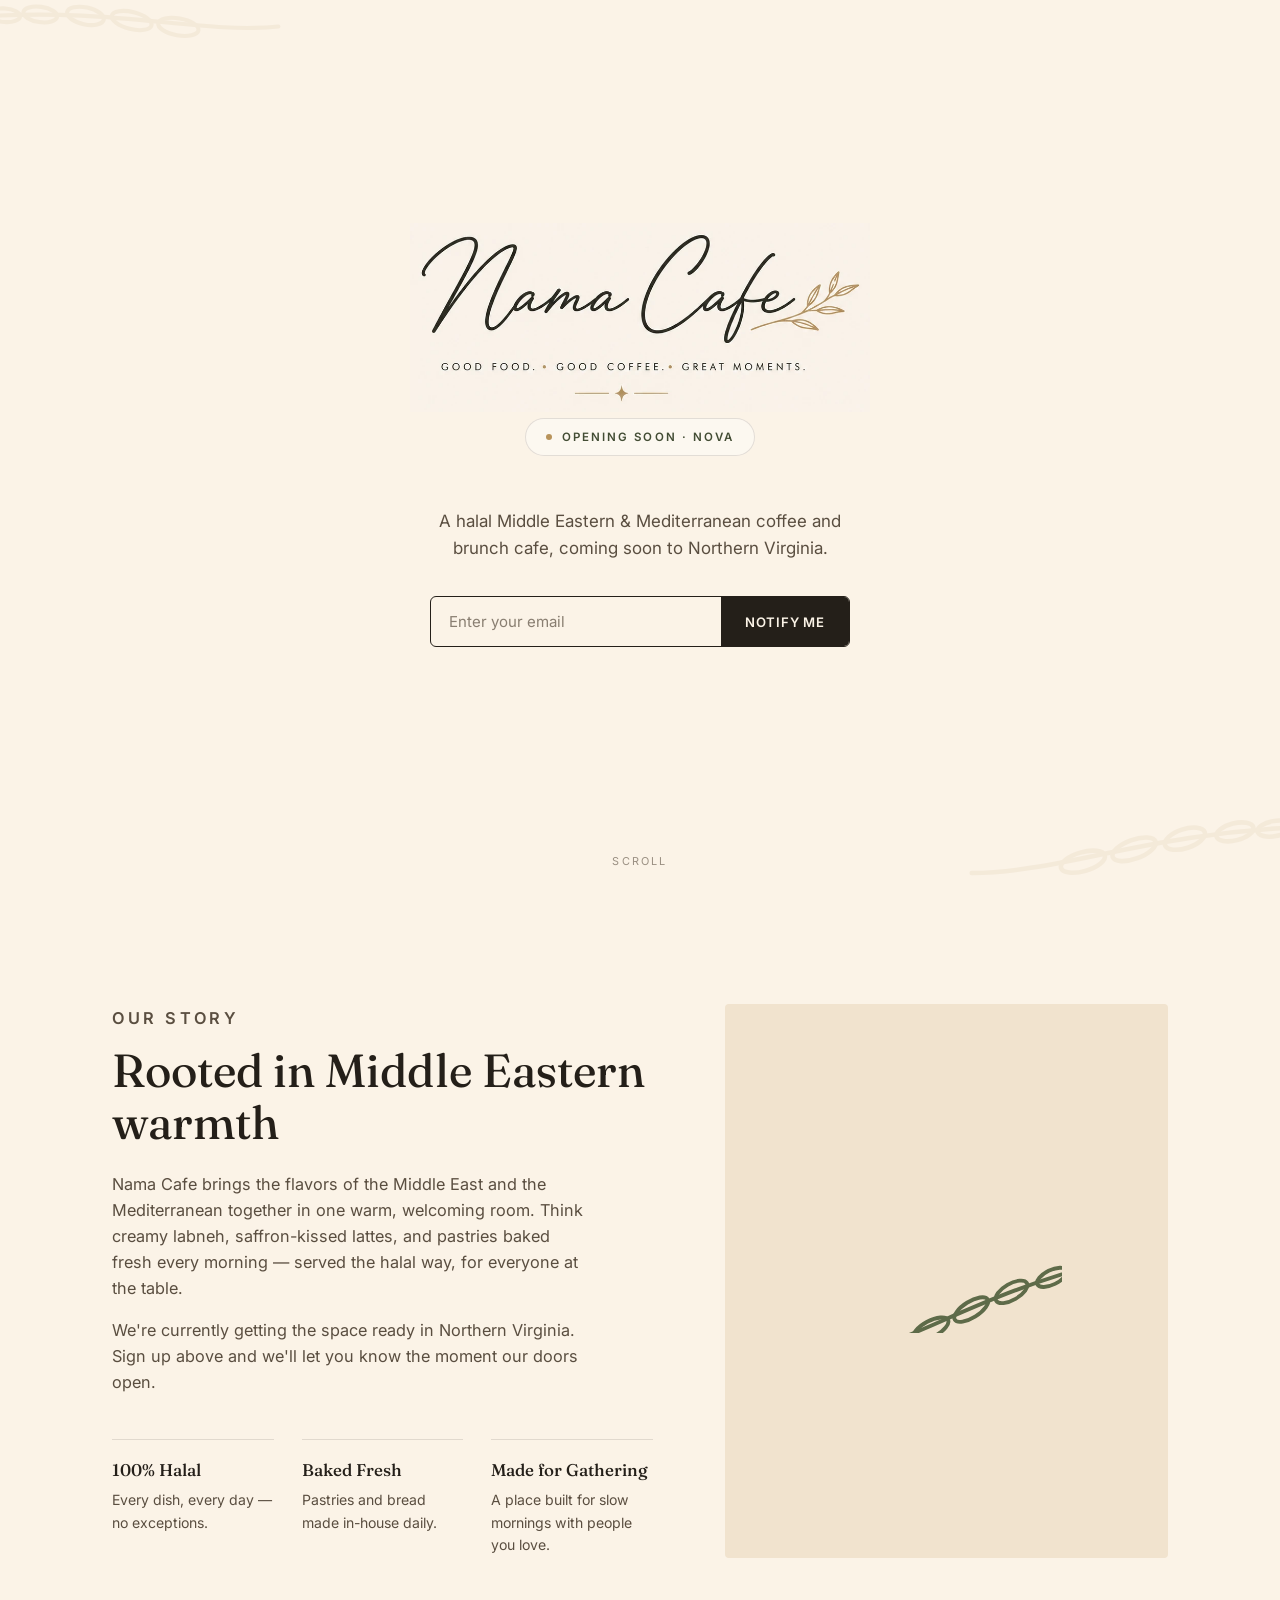
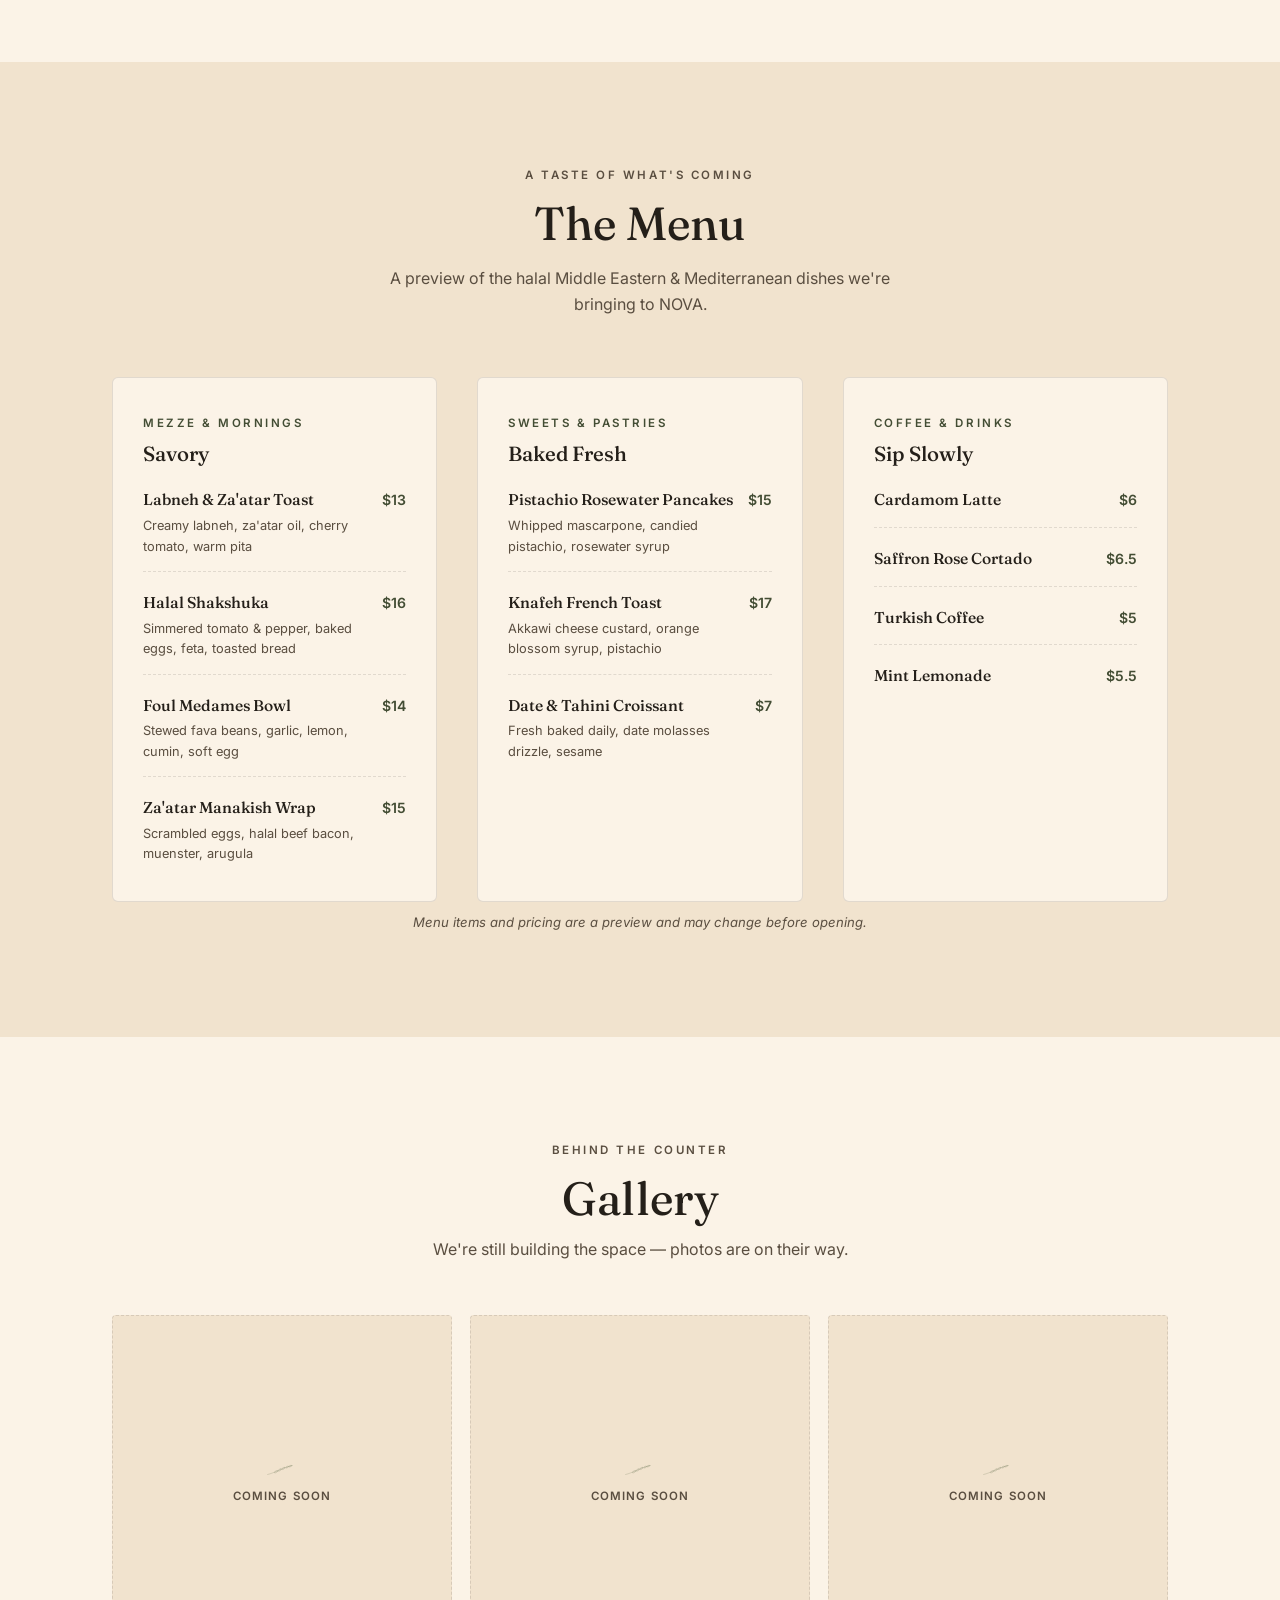
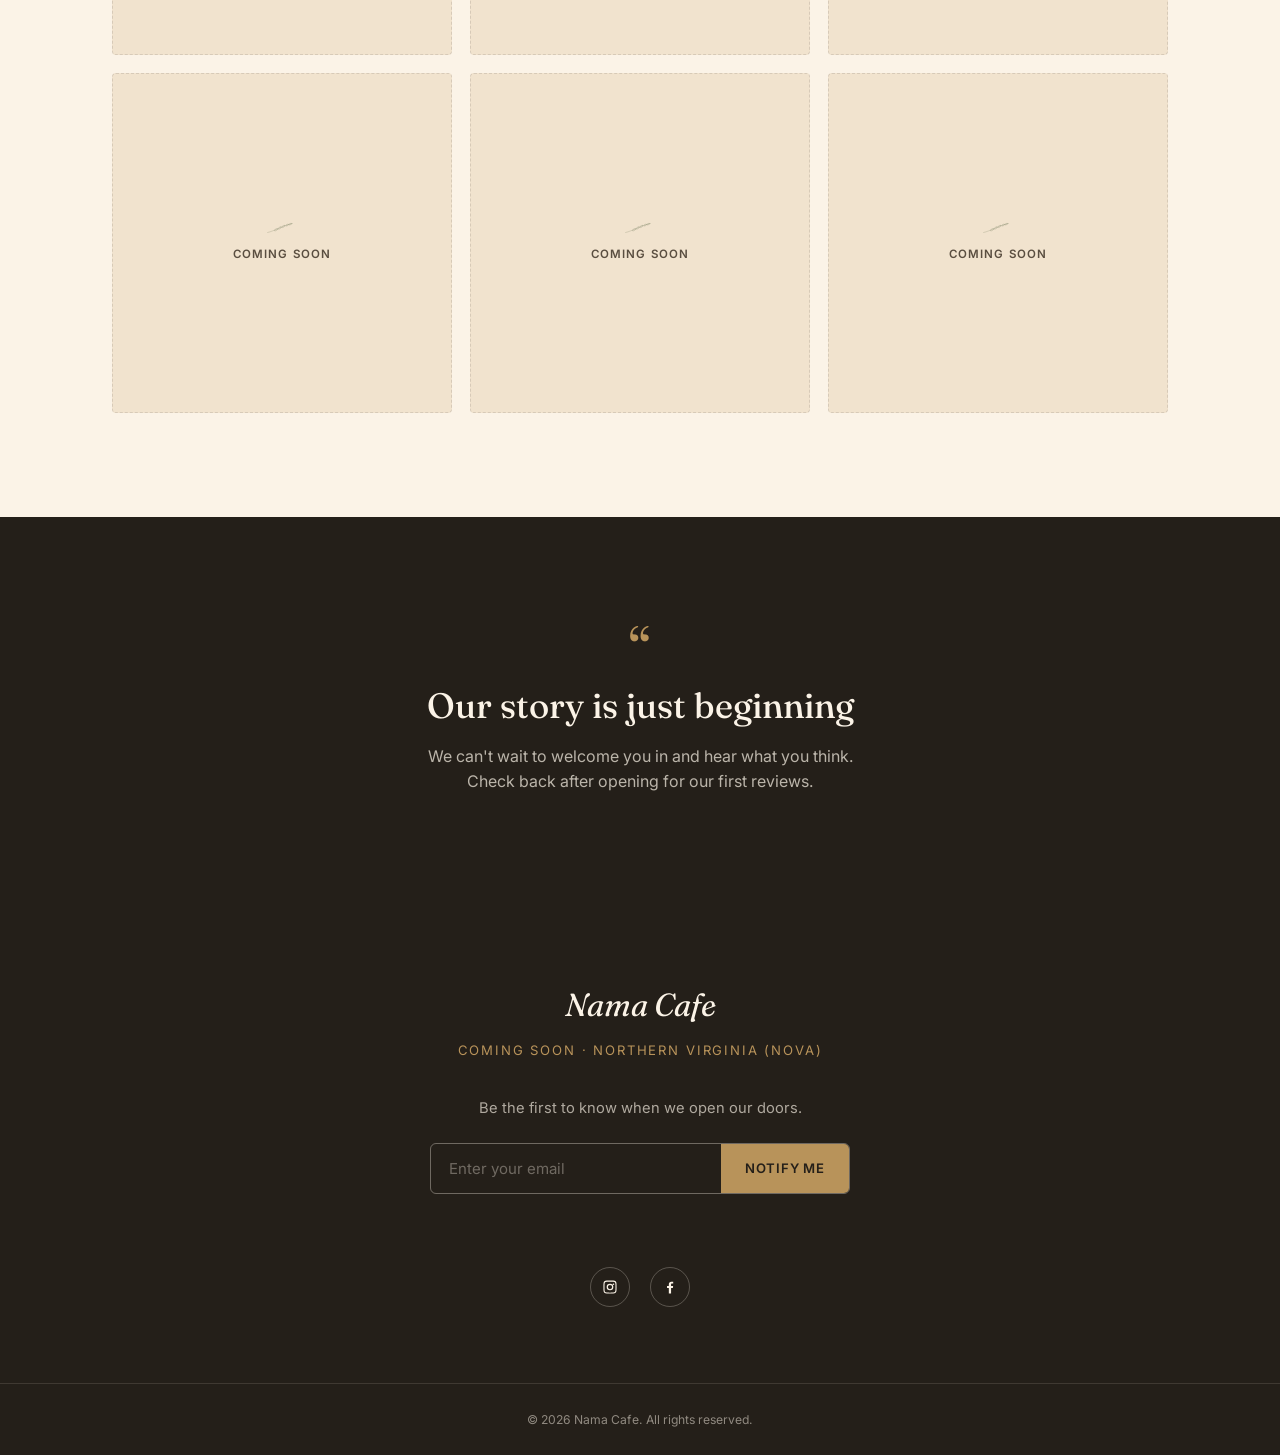
==== index.html @ 8ca27b30 "Initial Nama Cafe site" ====
<!DOCTYPE html>
<html lang="en">
<head>
<meta charset="UTF-8">
<meta name="viewport" content="width=device-width, initial-scale=1.0">
<title>Nama Cafe | Halal Middle Eastern &amp; Mediterranean Cafe — Coming Soon to NOVA</title>
<meta name="description" content="Nama Cafe is a halal Middle Eastern and Mediterranean coffee &amp; brunch cafe, opening soon in Northern Virginia. Good food. Good coffee. Great moments.">
<link rel="preconnect" href="https://fonts.googleapis.com">
<link rel="preconnect" href="https://fonts.gstatic.com" crossorigin>
<link href="https://fonts.googleapis.com/css2?family=Fraunces:ital,opsz,wght@0,9..144,300;0,9..144,400;0,9..144,500;0,9..144,600;1,9..144,400;1,9..144,500&family=Inter:wght@400;500;600&display=swap" rel="stylesheet">
<style>
  :root{
    --cream:#FBF3E7;
    --cream-deep:#F1E3CE;
    --charcoal:#241F19;
    --charcoal-soft:#5A4E40;
    --gold:#B8935A;
    --gold-deep:#8C6A3A;
    --olive:#5E6B49;
    --olive-deep:#434D34;
    --border-soft: rgba(36,31,25,0.12);
  }

  *{margin:0;padding:0;box-sizing:border-box;}

  html{scroll-behavior:smooth;}
  @media (prefers-reduced-motion: reduce){
    html{scroll-behavior:auto;}
    *{animation-duration:0.001ms !important; animation-iteration-count:1 !important; transition-duration:0.001ms !important;}
  }

  body{
    background:var(--cream);
    color:var(--charcoal);
    font-family:'Inter', sans-serif;
    line-height:1.6;
    -webkit-font-smoothing:antialiased;
  }

  a{color:inherit;}
  img{display:block;max-width:100%;}

  :focus-visible{
    outline:2px solid var(--olive);
    outline-offset:3px;
  }

  .eyebrow{
    font-family:'Inter', sans-serif;
    font-size:0.72rem;
    font-weight:600;
    letter-spacing:0.22em;
    text-transform:uppercase;
    color:var(--olive-deep);
  }

  .eyebrow.on-dark{color:var(--gold);}

  h1,h2,h3{
    font-family:'Fraunces', serif;
    font-weight:500;
    line-height:1.12;
    color:var(--charcoal);
  }

  h2{
    font-size:clamp(2rem, 4vw, 2.9rem);
    font-weight:450;
  }

  .container{
    max-width:1120px;
    margin:0 auto;
    padding:0 32px;
  }

  section{
    padding:104px 0;
  }

  /* ---------- Branch SVG divider ---------- */
  .branch-divider{
    display:flex;
    align-items:center;
    justify-content:center;
    gap:18px;
    margin:36px 0;
  }
  .branch-divider .line{
    height:1px;
    width:64px;
    background:var(--border-soft);
  }
  .branch-divider.on-dark .line{background:rgba(251,243,231,0.18);}
  .branch-divider svg{width:34px;height:16px;flex-shrink:0;}

  /* ---------- HERO ---------- */
  .hero{
    min-height:100vh;
    display:flex;
    align-items:center;
    justify-content:center;
    position:relative;
    overflow:hidden;
    padding:64px 32px;
    text-align:center;
  }

  .hero-branch-bg{
    position:absolute;
    opacity:0.09;
    pointer-events:none;
  }
  .hero-branch-bg.tl{top:-40px; left:-60px; width:340px; transform:rotate(-18deg) scaleX(-1);}
  .hero-branch-bg.br{bottom:-50px; right:-70px; width:380px; transform:rotate(12deg);}

  .hero-inner{
    max-width:640px;
    display:flex;
    flex-direction:column;
    align-items:center;
    position:relative;
    z-index:2;
  }

  .hero-logo{
    width:min(84vw, 460px);
    margin-bottom:6px;
  }

  .hero-sub{
    font-size:1.06rem;
    color:var(--charcoal-soft);
    max-width:460px;
    margin:22px 0 34px;
  }

  .badge{
    display:inline-flex;
    align-items:center;
    gap:10px;
    padding:9px 20px;
    border:1px solid var(--border-soft);
    border-radius:100px;
    font-size:0.72rem;
    font-weight:600;
    letter-spacing:0.18em;
    text-transform:uppercase;
    color:var(--olive-deep);
    margin-bottom:30px;
    background:rgba(255,255,255,0.4);
  }
  .badge .dot{
    width:6px;height:6px;border-radius:50%;
    background:var(--gold);
    display:inline-block;
  }

  /* Notify form */
  .notify-form{
    display:flex;
    width:100%;
    max-width:420px;
    gap:0;
    border:1px solid var(--charcoal);
    border-radius:6px;
    overflow:hidden;
  }
  .notify-form input[type="email"]{
    flex:1;
    border:none;
    background:transparent;
    padding:15px 18px;
    font-family:'Inter', sans-serif;
    font-size:0.94rem;
    color:var(--charcoal);
  }
  .notify-form input[type="email"]::placeholder{color:var(--charcoal-soft); opacity:0.7;}
  .notify-form input[type="email"]:focus{outline:none;}
  .notify-form button{
    border:none;
    background:var(--charcoal);
    color:var(--cream);
    padding:15px 24px;
    font-family:'Inter', sans-serif;
    font-size:0.82rem;
    font-weight:600;
    letter-spacing:0.06em;
    text-transform:uppercase;
    cursor:pointer;
    transition:background 0.2s ease;
    white-space:nowrap;
  }
  .notify-form button:hover{background:var(--olive-deep);}

  .notify-note{
    font-size:0.8rem;
    color:var(--charcoal-soft);
    margin-top:14px;
    min-height:1.2em;
  }
  .notify-note.success{color:var(--olive-deep); font-weight:600;}

  .scroll-cue{
    position:absolute;
    bottom:30px;
    left:50%;
    transform:translateX(-50%);
    font-size:0.68rem;
    letter-spacing:0.2em;
    text-transform:uppercase;
    color:var(--charcoal-soft);
    opacity:0.6;
  }

  /* ---------- STORY ---------- */
  .story{
    background:var(--cream);
  }
  .story-grid{
    display:grid;
    grid-template-columns:1.1fr 0.9fr;
    gap:72px;
    align-items:center;
  }
  .story h2{margin:14px 0 22px;}
  .story p{color:var(--charcoal-soft); font-size:1.02rem; max-width:480px;}

  .story-visual{
    background:var(--cream-deep);
    border-radius:4px;
    aspect-ratio:4/5;
    display:flex;
    align-items:center;
    justify-content:center;
    position:relative;
  }
  .story-visual svg{width:52%;}

  .pillars{
    display:grid;
    grid-template-columns:repeat(3,1fr);
    gap:28px;
    margin-top:44px;
  }
  .pillar{
    border-top:1px solid var(--border-soft);
    padding-top:16px;
  }
  .pillar-label{
    font-family:'Fraunces', serif;
    font-size:1.06rem;
    font-weight:500;
    margin-bottom:6px;
  }
  .pillar-desc{
    font-size:0.88rem;
    color:var(--charcoal-soft);
  }

  /* ---------- MENU ---------- */
  .menu-section{
    background:var(--cream-deep);
  }
  .menu-head{
    text-align:center;
    max-width:560px;
    margin:0 auto 60px;
  }
  .menu-head h2{margin:14px 0 16px;}
  .menu-head p{color:var(--charcoal-soft);}

  .menu-note{
    text-align:center;
    font-size:0.82rem;
    color:var(--charcoal-soft);
    font-style:italic;
    max-width:520px;
    margin:10px auto 0;
  }

  .menu-grid{
    display:grid;
    grid-template-columns:repeat(3,1fr);
    gap:40px;
  }
  .menu-card{
    background:var(--cream);
    border:1px solid var(--border-soft);
    border-radius:6px;
    padding:36px 30px;
  }
  .menu-card h3{
    font-size:1.28rem;
    margin-bottom:4px;
  }
  .menu-card .eyebrow{display:block; margin-bottom:10px;}
  .menu-list{
    list-style:none;
    margin-top:22px;
    display:flex;
    flex-direction:column;
    gap:18px;
  }
  .menu-list li{
    display:flex;
    justify-content:space-between;
    align-items:baseline;
    gap:14px;
    border-bottom:1px dashed var(--border-soft);
    padding-bottom:14px;
  }
  .menu-item-name{
    font-family:'Fraunces', serif;
    font-size:0.98rem;
    font-weight:500;
  }
  .menu-item-desc{
    font-size:0.8rem;
    color:var(--charcoal-soft);
    display:block;
    margin-top:3px;
    font-family:'Inter', sans-serif;
  }
  .menu-item-price{
    font-size:0.88rem;
    color:var(--olive-deep);
    font-weight:600;
    white-space:nowrap;
  }

  /* ---------- GALLERY ---------- */
  .gallery-section{background:var(--cream);}
  .gallery-head{text-align:center; max-width:520px; margin:0 auto 52px;}
  .gallery-head h2{margin:14px 0 12px;}
  .gallery-head p{color:var(--charcoal-soft);}

  .gallery-grid{
    display:grid;
    grid-template-columns:repeat(3,1fr);
    gap:18px;
  }
  .gallery-tile{
    aspect-ratio:1/1;
    border:1.5px dashed var(--border-soft);
    border-radius:4px;
    display:flex;
    flex-direction:column;
    align-items:center;
    justify-content:center;
    gap:10px;
    background:var(--cream-deep);
  }
  .gallery-tile svg{width:30px; opacity:0.55;}
  .gallery-tile span{
    font-size:0.72rem;
    letter-spacing:0.1em;
    text-transform:uppercase;
    color:var(--charcoal-soft);
    font-weight:600;
  }

  /* ---------- REVIEWS ---------- */
  .reviews-section{
    background:var(--charcoal);
    color:var(--cream);
    text-align:center;
  }
  .reviews-section .quote-mark{
    font-family:'Fraunces', serif;
    font-size:3.6rem;
    color:var(--gold);
    line-height:1;
    margin-bottom:8px;
  }
  .reviews-section h2{
    color:var(--cream);
    max-width:600px;
    margin:0 auto 18px;
    font-size:clamp(1.6rem, 3vw, 2.2rem);
  }
  .reviews-section p{
    color:rgba(251,243,231,0.7);
    max-width:460px;
    margin:0 auto;
  }

  /* ---------- FOOTER ---------- */
  footer{
    background:var(--charcoal);
    color:var(--cream);
    padding-top:0;
  }
  .footer-inner{
    padding:80px 0 40px;
    text-align:center;
  }
  .footer-word{
    font-family:'Fraunces', serif;
    font-style:italic;
    font-weight:400;
    font-size:2rem;
    color:var(--cream);
    margin-bottom:10px;
  }
  .footer-location{
    font-size:0.82rem;
    letter-spacing:0.14em;
    text-transform:uppercase;
    color:var(--gold);
    margin-bottom:36px;
  }

  .footer-form-note{
    color:rgba(251,243,231,0.65);
    font-size:0.92rem;
    max-width:420px;
    margin:0 auto 22px;
  }

  footer .notify-form{
    border-color:rgba(251,243,231,0.35);
    max-width:420px;
    margin:0 auto;
  }
  footer .notify-form input[type="email"]{color:var(--cream);}
  footer .notify-form input[type="email"]::placeholder{color:rgba(251,243,231,0.5);}
  footer .notify-form button{
    background:var(--gold);
    color:var(--charcoal);
  }
  footer .notify-form button:hover{background:var(--gold-deep); color:var(--cream);}
  footer .notify-note{color:rgba(251,243,231,0.6);}
  footer .notify-note.success{color:var(--gold); font-weight:600;}

  .socials{
    display:flex;
    justify-content:center;
    gap:20px;
    margin:44px 0 36px;
  }
  .socials a{
    width:40px;height:40px;
    border:1px solid rgba(251,243,231,0.25);
    border-radius:50%;
    display:flex;
    align-items:center;
    justify-content:center;
    transition:border-color 0.2s ease, background 0.2s ease;
    text-decoration:none;
  }
  .socials a:hover{border-color:var(--gold); background:rgba(184,147,90,0.12);}
  .socials svg{width:16px;height:16px;fill:var(--cream);}

  .footer-bottom{
    border-top:1px solid rgba(251,243,231,0.12);
    padding:26px 0;
    text-align:center;
    font-size:0.76rem;
    color:rgba(251,243,231,0.5);
  }

  /* ---------- RESPONSIVE ---------- */
  @media (max-width: 860px){
    section{padding:76px 0;}
    .story-grid{grid-template-columns:1fr; gap:44px;}
    .story-visual{order:-1; aspect-ratio:16/9;}
    .pillars{grid-template-columns:1fr; gap:22px;}
    .menu-grid{grid-template-columns:1fr; gap:26px;}
    .gallery-grid{grid-template-columns:repeat(2,1fr);}
    .notify-form{flex-direction:column; border-radius:8px;}
    .notify-form button{padding:14px;}
  }

  @media (max-width: 480px){
    .container{padding:0 22px;}
    .gallery-grid{grid-template-columns:repeat(2,1fr); gap:12px;}
  }
</style>
</head>
<body>

<!-- ================= HERO ================= -->
<section class="hero">
  <svg class="hero-branch-bg tl" viewBox="0 0 200 90" xmlns="http://www.w3.org/2000/svg">
    <use href="#branch-motif" stroke="var(--gold)"/>
  </svg>
  <svg class="hero-branch-bg br" viewBox="0 0 200 90" xmlns="http://www.w3.org/2000/svg">
    <use href="#branch-motif" stroke="var(--gold)"/>
  </svg>

  <div class="hero-inner">
    <img class="hero-logo" src="[data-uri]" alt="Nama Cafe — Good food. Good coffee. Great moments.">

    <div class="badge"><span class="dot"></span> Opening Soon &middot; NOVA</div>

    <p class="hero-sub">A halal Middle Eastern &amp; Mediterranean coffee and brunch cafe, coming soon to Northern Virginia.</p>

    <form class="notify-form" id="notifyFormHero">
      <input type="email" required placeholder="Enter your email" aria-label="Email address">
      <button type="submit">Notify Me</button>
    </form>
    <p class="notify-note" id="notifyNoteHero"></p>
  </div>

  <div class="scroll-cue">Scroll</div>
</section>

<!-- shared branch symbol -->
<svg width="0" height="0" style="position:absolute">
  <defs>
    <g id="branch-motif" fill="none" stroke-width="2.4" stroke-linecap="round">
      <path d="M4 70 C 50 60, 90 30, 170 10"/>
      <ellipse cx="60" cy="52" rx="12" ry="5" transform="rotate(-28 60 52)"/>
      <ellipse cx="85" cy="40" rx="12" ry="5" transform="rotate(-32 85 40)"/>
      <ellipse cx="110" cy="29" rx="11" ry="5" transform="rotate(-30 110 29)"/>
      <ellipse cx="135" cy="20" rx="10" ry="4.5" transform="rotate(-26 135 20)"/>
      <ellipse cx="155" cy="14" rx="9" ry="4" transform="rotate(-22 155 14)"/>
    </g>
  </defs>
</svg>

<!-- ================= STORY ================= -->
<section class="story">
  <div class="container story-grid">
    <div>
      <p class="eyebrow">Our Story</p>
      <h2>Rooted in Middle&nbsp;Eastern warmth</h2>
      <p>Nama Cafe brings the flavors of the Middle East and the Mediterranean together in one warm, welcoming room. Think creamy labneh, saffron-kissed lattes, and pastries baked fresh every morning &mdash; served the halal way, for everyone at the table.</p>
      <p style="margin-top:16px;">We're currently getting the space ready in Northern Virginia. Sign up above and we'll let you know the moment our doors open.</p>

      <div class="pillars">
        <div class="pillar">
          <div class="pillar-label">100% Halal</div>
          <div class="pillar-desc">Every dish, every day &mdash; no exceptions.</div>
        </div>
        <div class="pillar">
          <div class="pillar-label">Baked Fresh</div>
          <div class="pillar-desc">Pastries and bread made in-house daily.</div>
        </div>
        <div class="pillar">
          <div class="pillar-label">Made for Gathering</div>
          <div class="pillar-desc">A place built for slow mornings with people you love.</div>
        </div>
      </div>
    </div>

    <div class="story-visual">
      <svg viewBox="0 0 200 90" xmlns="http://www.w3.org/2000/svg">
        <use href="#branch-motif" stroke="var(--olive)" transform="scale(1.4) translate(2,10)"/>
      </svg>
    </div>
  </div>
</section>

<!-- ================= MENU ================= -->
<section class="menu-section" id="menu">
  <div class="container">
    <div class="menu-head">
      <p class="eyebrow">A Taste of What's Coming</p>
      <h2>The Menu</h2>
      <p>A preview of the halal Middle Eastern &amp; Mediterranean dishes we're bringing to NOVA.</p>
    </div>

    <div class="menu-grid">
      <div class="menu-card">
        <span class="eyebrow">Mezze &amp; Mornings</span>
        <h3>Savory</h3>
        <ul class="menu-list">
          <li>
            <div>
              <span class="menu-item-name">Labneh &amp; Za'atar Toast</span>
              <span class="menu-item-desc">Creamy labneh, za'atar oil, cherry tomato, warm pita</span>
            </div>
            <span class="menu-item-price">$13</span>
          </li>
          <li>
            <div>
              <span class="menu-item-name">Halal Shakshuka</span>
              <span class="menu-item-desc">Simmered tomato &amp; pepper, baked eggs, feta, toasted bread</span>
            </div>
            <span class="menu-item-price">$16</span>
          </li>
          <li>
            <div>
              <span class="menu-item-name">Foul Medames Bowl</span>
              <span class="menu-item-desc">Stewed fava beans, garlic, lemon, cumin, soft egg</span>
            </div>
            <span class="menu-item-price">$14</span>
          </li>
          <li style="border-bottom:none; padding-bottom:0;">
            <div>
              <span class="menu-item-name">Za'atar Manakish Wrap</span>
              <span class="menu-item-desc">Scrambled eggs, halal beef bacon, muenster, arugula</span>
            </div>
            <span class="menu-item-price">$15</span>
          </li>
        </ul>
      </div>

      <div class="menu-card">
        <span class="eyebrow">Sweets &amp; Pastries</span>
        <h3>Baked Fresh</h3>
        <ul class="menu-list">
          <li>
            <div>
              <span class="menu-item-name">Pistachio Rosewater Pancakes</span>
              <span class="menu-item-desc">Whipped mascarpone, candied pistachio, rosewater syrup</span>
            </div>
            <span class="menu-item-price">$15</span>
          </li>
          <li>
            <div>
              <span class="menu-item-name">Knafeh French Toast</span>
              <span class="menu-item-desc">Akkawi cheese custard, orange blossom syrup, pistachio</span>
            </div>
            <span class="menu-item-price">$17</span>
          </li>
          <li style="border-bottom:none; padding-bottom:0;">
            <div>
              <span class="menu-item-name">Date &amp; Tahini Croissant</span>
              <span class="menu-item-desc">Fresh baked daily, date molasses drizzle, sesame</span>
            </div>
            <span class="menu-item-price">$7</span>
          </li>
        </ul>
      </div>

      <div class="menu-card">
        <span class="eyebrow">Coffee &amp; Drinks</span>
        <h3>Sip Slowly</h3>
        <ul class="menu-list">
          <li>
            <div>
              <span class="menu-item-name">Cardamom Latte</span>
            </div>
            <span class="menu-item-price">$6</span>
          </li>
          <li>
            <div>
              <span class="menu-item-name">Saffron Rose Cortado</span>
            </div>
            <span class="menu-item-price">$6.5</span>
          </li>
          <li>
            <div>
              <span class="menu-item-name">Turkish Coffee</span>
            </div>
            <span class="menu-item-price">$5</span>
          </li>
          <li style="border-bottom:none; padding-bottom:0;">
            <div>
              <span class="menu-item-name">Mint Lemonade</span>
            </div>
            <span class="menu-item-price">$5.5</span>
          </li>
        </ul>
      </div>
    </div>

    <p class="menu-note">Menu items and pricing are a preview and may change before opening.</p>
  </div>
</section>

<!-- ================= GALLERY ================= -->
<section class="gallery-section">
  <div class="container">
    <div class="gallery-head">
      <p class="eyebrow">Behind the Counter</p>
      <h2>Gallery</h2>
      <p>We're still building the space &mdash; photos are on their way.</p>
    </div>

    <div class="gallery-grid">
      <div class="gallery-tile"><svg viewBox="0 0 200 90"><use href="#branch-motif" stroke="var(--olive)"/></svg><span>Coming Soon</span></div>
      <div class="gallery-tile"><svg viewBox="0 0 200 90"><use href="#branch-motif" stroke="var(--olive)"/></svg><span>Coming Soon</span></div>
      <div class="gallery-tile"><svg viewBox="0 0 200 90"><use href="#branch-motif" stroke="var(--olive)"/></svg><span>Coming Soon</span></div>
      <div class="gallery-tile"><svg viewBox="0 0 200 90"><use href="#branch-motif" stroke="var(--olive)"/></svg><span>Coming Soon</span></div>
      <div class="gallery-tile"><svg viewBox="0 0 200 90"><use href="#branch-motif" stroke="var(--olive)"/></svg><span>Coming Soon</span></div>
      <div class="gallery-tile"><svg viewBox="0 0 200 90"><use href="#branch-motif" stroke="var(--olive)"/></svg><span>Coming Soon</span></div>
    </div>
  </div>
</section>

<!-- ================= REVIEWS ================= -->
<section class="reviews-section">
  <div class="container">
    <div class="quote-mark">&ldquo;</div>
    <h2>Our story is just beginning</h2>
    <p>We can't wait to welcome you in and hear what you think. Check back after opening for our first reviews.</p>
  </div>
</section>

<!-- ================= FOOTER ================= -->
<footer>
  <div class="container footer-inner">
    <div class="footer-word">Nama Cafe</div>
    <div class="footer-location">Coming Soon &middot; Northern Virginia (NOVA)</div>

    <p class="footer-form-note">Be the first to know when we open our doors.</p>
    <form class="notify-form" id="notifyFormFooter">
      <input type="email" required placeholder="Enter your email" aria-label="Email address">
      <button type="submit">Notify Me</button>
    </form>
    <p class="notify-note" id="notifyNoteFooter"></p>

    <div class="socials">
      <a href="#" aria-label="Instagram">
        <svg viewBox="0 0 24 24"><path d="M12 2.2c3.2 0 3.6 0 4.85.07 3.25.15 4.77 1.69 4.92 4.92.06 1.25.07 1.63.07 4.81 0 3.19-.01 3.56-.07 4.81-.15 3.23-1.66 4.77-4.92 4.92-1.25.06-1.63.07-4.85.07-3.2 0-3.6-.01-4.85-.07-3.26-.15-4.77-1.7-4.92-4.92-.06-1.25-.07-1.62-.07-4.81 0-3.18.01-3.56.07-4.81C2.38 3.96 3.9 2.42 7.15 2.27 8.4 2.2 8.8 2.2 12 2.2Zm0 1.8c-3.14 0-3.5.01-4.73.07-2.27.1-3.32 1.17-3.42 3.42-.06 1.23-.07 1.6-.07 4.73 0 3.14.01 3.5.07 4.73.1 2.25 1.15 3.32 3.42 3.42 1.23.06 1.59.07 4.73.07 3.14 0 3.5-.01 4.73-.07 2.26-.1 3.32-1.16 3.42-3.42.06-1.23.07-1.59.07-4.73 0-3.13-.01-3.5-.07-4.73-.1-2.25-1.16-3.32-3.42-3.42C15.5 4.01 15.14 4 12 4Zm0 3.05a5 5 0 1 1 0 10 5 5 0 0 1 0-10Zm0 1.8a3.2 3.2 0 1 0 0 6.4 3.2 3.2 0 0 0 0-6.4Zm5.2-2a1.15 1.15 0 1 1 0 2.3 1.15 1.15 0 0 1 0-2.3Z"/></svg>
      </a>
      <a href="#" aria-label="Facebook">
        <svg viewBox="0 0 24 24"><path d="M13.6 21.6v-8.03h2.7l.4-3.13h-3.1V8.44c0-.9.25-1.52 1.55-1.52h1.66V4.13C15.87 4.06 15 4 13.95 4c-2.2 0-3.7 1.34-3.7 3.8v2.64H7.55v3.13h2.7v8.03h3.35Z"/></svg>
      </a>
    </div>
  </div>

  <div class="footer-bottom">
    &copy; 2026 Nama Cafe. All rights reserved.
  </div>
</footer>

<script>
  function wireForm(formId, noteId){
    var form = document.getElementById(formId);
    var note = document.getElementById(noteId);
    form.addEventListener('submit', function(e){
      e.preventDefault();
      var email = form.querySelector('input[type="email"]').value;
      note.textContent = "Thanks — we'll email " + email + " the moment we open.";
      note.classList.add('success');
      form.querySelector('input[type="email"]').value = '';
    });
  }
  wireForm('notifyFormHero', 'notifyNoteHero');
  wireForm('notifyFormFooter', 'notifyNoteFooter');
</script>

</body>
</html>
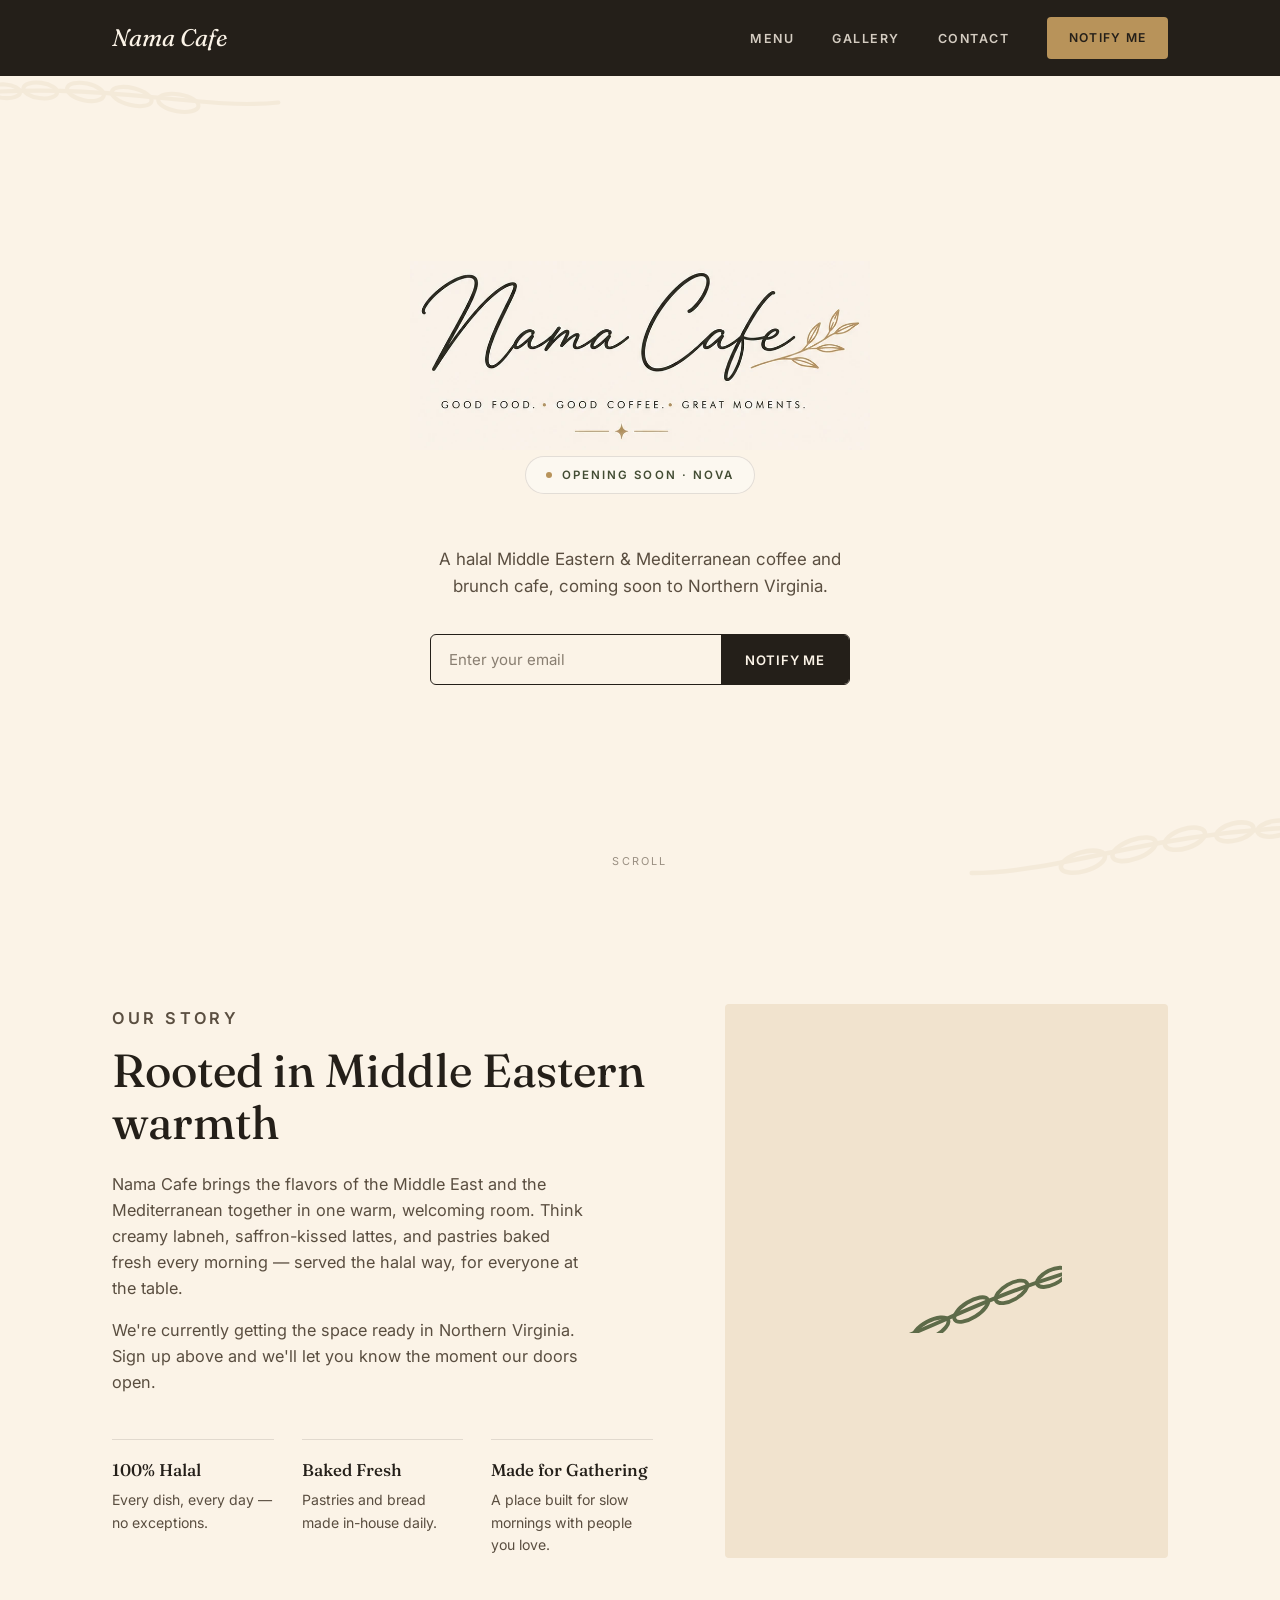
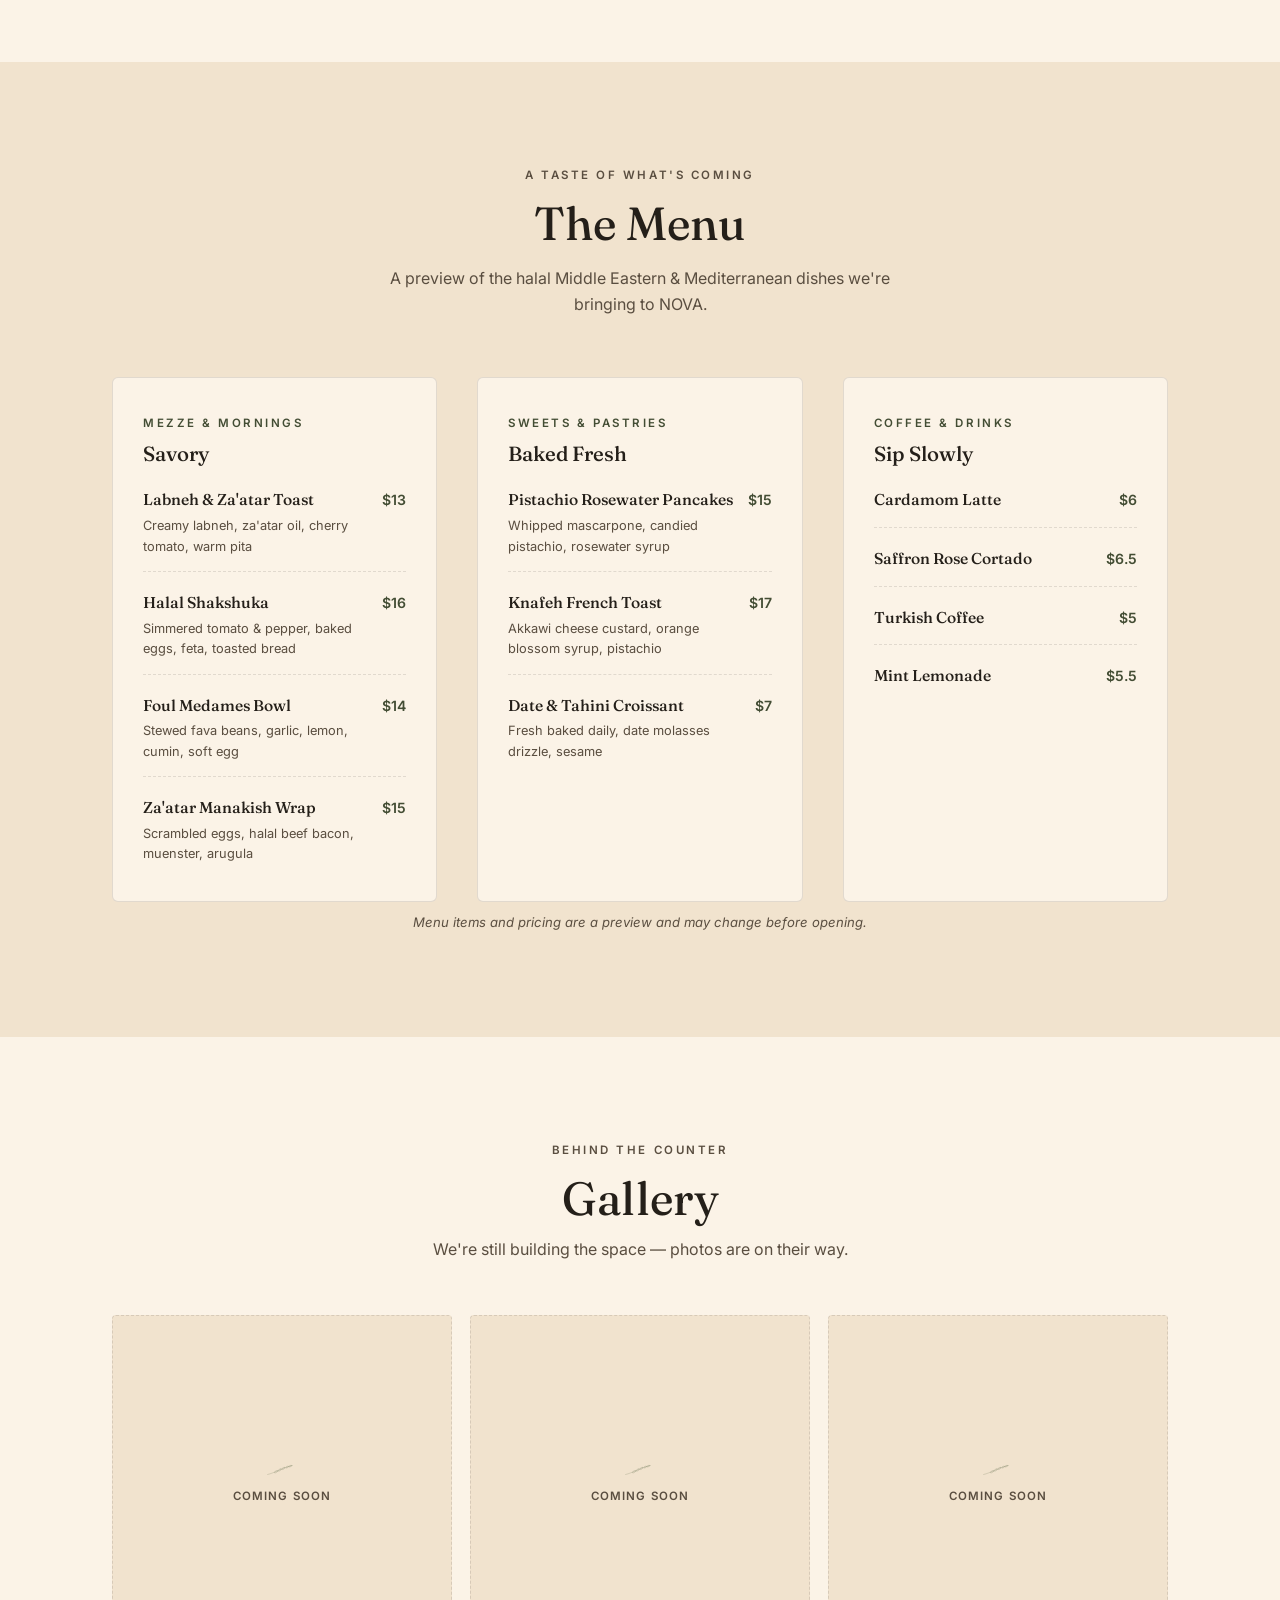
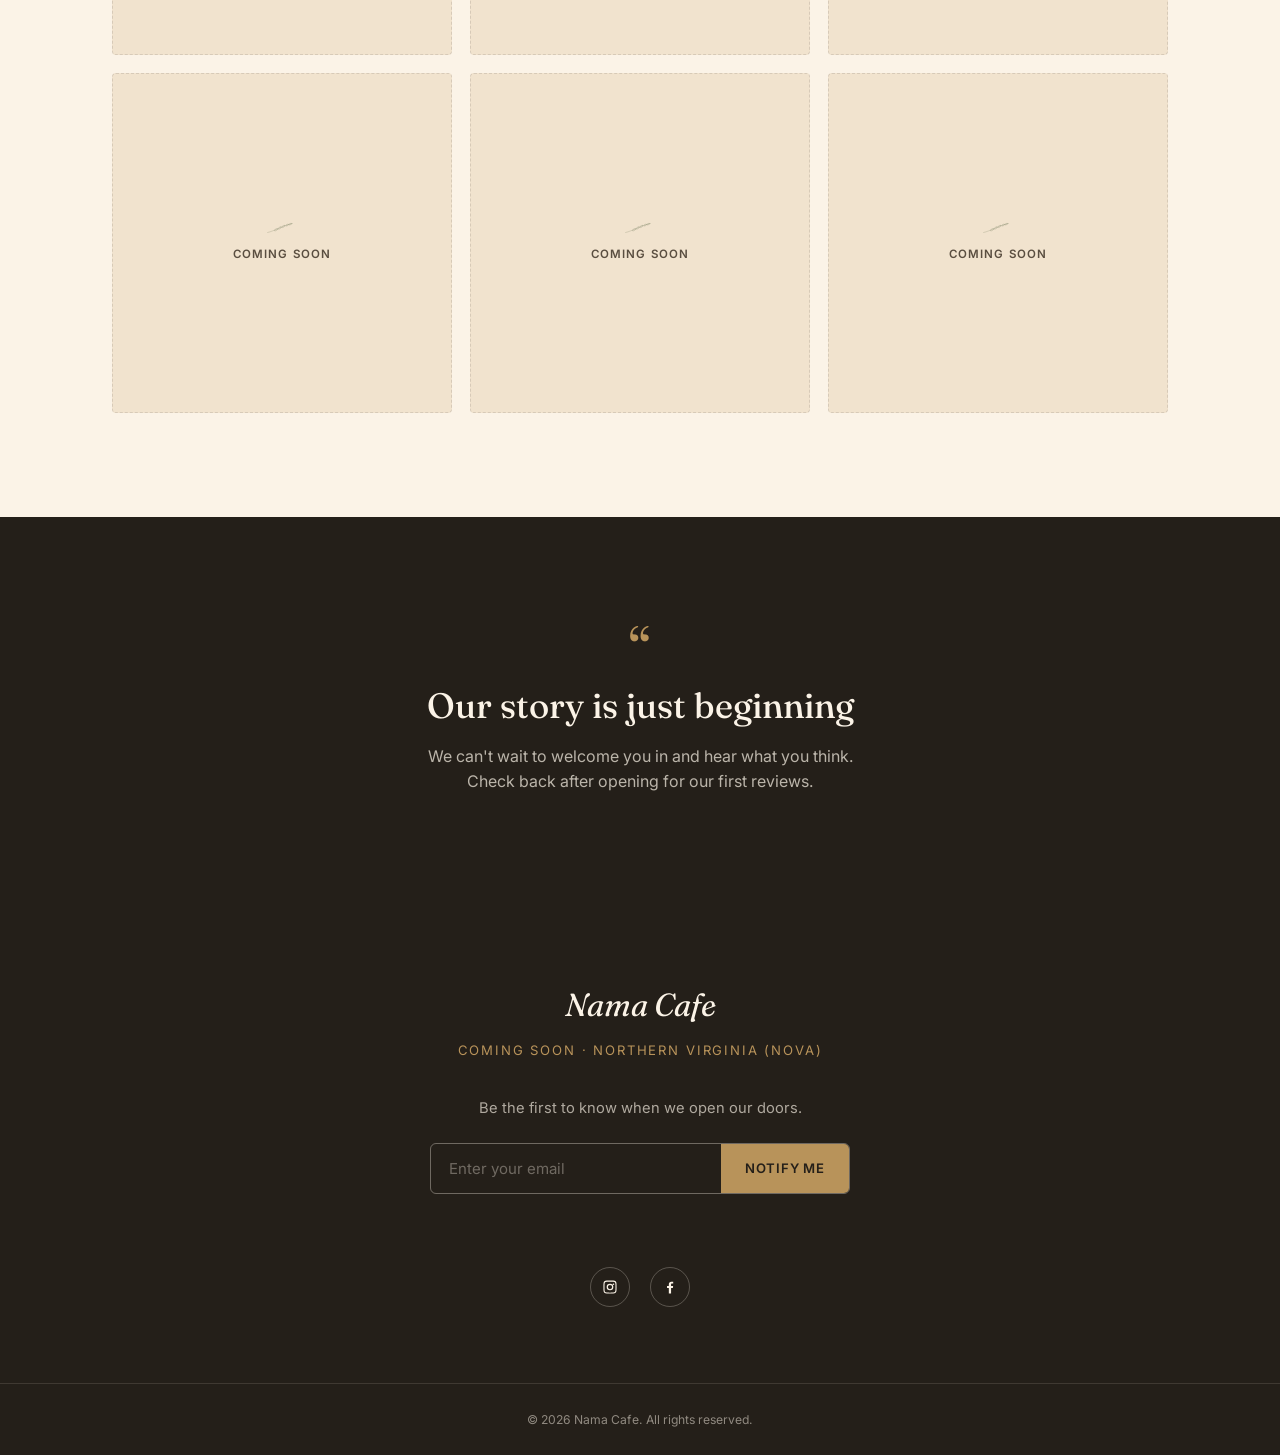
==== commit 00c3d0d0: "Split menu into its own page with category tabs" ====
--- a/index.html
+++ b/index.html
@@ -78,6 +78,76 @@
     padding:104px 0;
   }
 
+  /* ---------- HEADER ---------- */
+  .site-header{
+    position:sticky;
+    top:0;
+    z-index:50;
+    background:var(--charcoal);
+    padding:0;
+  }
+  .header-inner{
+    display:flex;
+    align-items:center;
+    justify-content:space-between;
+    height:76px;
+  }
+  .header-logo{
+    font-family:'Fraunces', serif;
+    font-style:italic;
+    font-weight:400;
+    font-size:1.5rem;
+    color:var(--cream);
+    text-decoration:none;
+    white-space:nowrap;
+  }
+  .nav-links{
+    display:flex;
+    align-items:center;
+    gap:38px;
+    list-style:none;
+  }
+  .nav-links a{
+    font-family:'Inter', sans-serif;
+    font-size:0.78rem;
+    font-weight:600;
+    letter-spacing:0.12em;
+    text-transform:uppercase;
+    color:rgba(251,243,231,0.82);
+    text-decoration:none;
+    transition:color 0.2s ease;
+  }
+  .nav-links a:hover{color:var(--gold);}
+
+  .header-right{
+    display:flex;
+    align-items:center;
+    gap:38px;
+  }
+
+  .nav-cta{
+    background:var(--gold);
+    color:var(--charcoal);
+    padding:11px 22px;
+    border-radius:4px;
+    font-family:'Inter', sans-serif;
+    font-size:0.76rem;
+    font-weight:600;
+    letter-spacing:0.1em;
+    text-transform:uppercase;
+    text-decoration:none;
+    white-space:nowrap;
+    transition:background 0.2s ease, color 0.2s ease;
+  }
+  .nav-cta:hover{background:var(--gold-deep); color:var(--cream);}
+
+  @media (max-width: 760px){
+    .nav-links{display:none;}
+    .header-inner{height:66px;}
+    .header-logo{font-size:1.25rem;}
+    .hero{min-height:calc(100vh - 66px);}
+  }
+
   /* ---------- Branch SVG divider ---------- */
   .branch-divider{
     display:flex;
@@ -96,7 +166,7 @@
 
   /* ---------- HERO ---------- */
   .hero{
-    min-height:100vh;
+    min-height:calc(100vh - 76px);
     display:flex;
     align-items:center;
     justify-content:center;
@@ -480,6 +550,21 @@
 </head>
 <body>
 
+<!-- ================= HEADER ================= -->
+<header class="site-header">
+  <div class="container header-inner">
+    <a href="#" class="header-logo">Nama Cafe</a>
+    <div class="header-right">
+      <ul class="nav-links">
+        <li><a href="#menu">Menu</a></li>
+        <li><a href="#gallery">Gallery</a></li>
+        <li><a href="#contact">Contact</a></li>
+      </ul>
+      <a href="#contact" class="nav-cta">Notify Me</a>
+    </div>
+  </div>
+</header>
+
 <!-- ================= HERO ================= -->
 <section class="hero">
   <svg class="hero-branch-bg tl" viewBox="0 0 200 90" xmlns="http://www.w3.org/2000/svg">
@@ -663,7 +748,7 @@
 </section>
 
 <!-- ================= GALLERY ================= -->
-<section class="gallery-section">
+<section class="gallery-section" id="gallery">
   <div class="container">
     <div class="gallery-head">
       <p class="eyebrow">Behind the Counter</p>
@@ -692,7 +777,7 @@
 </section>
 
 <!-- ================= FOOTER ================= -->
-<footer>
+<footer id="contact">
   <div class="container footer-inner">
     <div class="footer-word">Nama Cafe</div>
     <div class="footer-location">Coming Soon &middot; Northern Virginia (NOVA)</div>
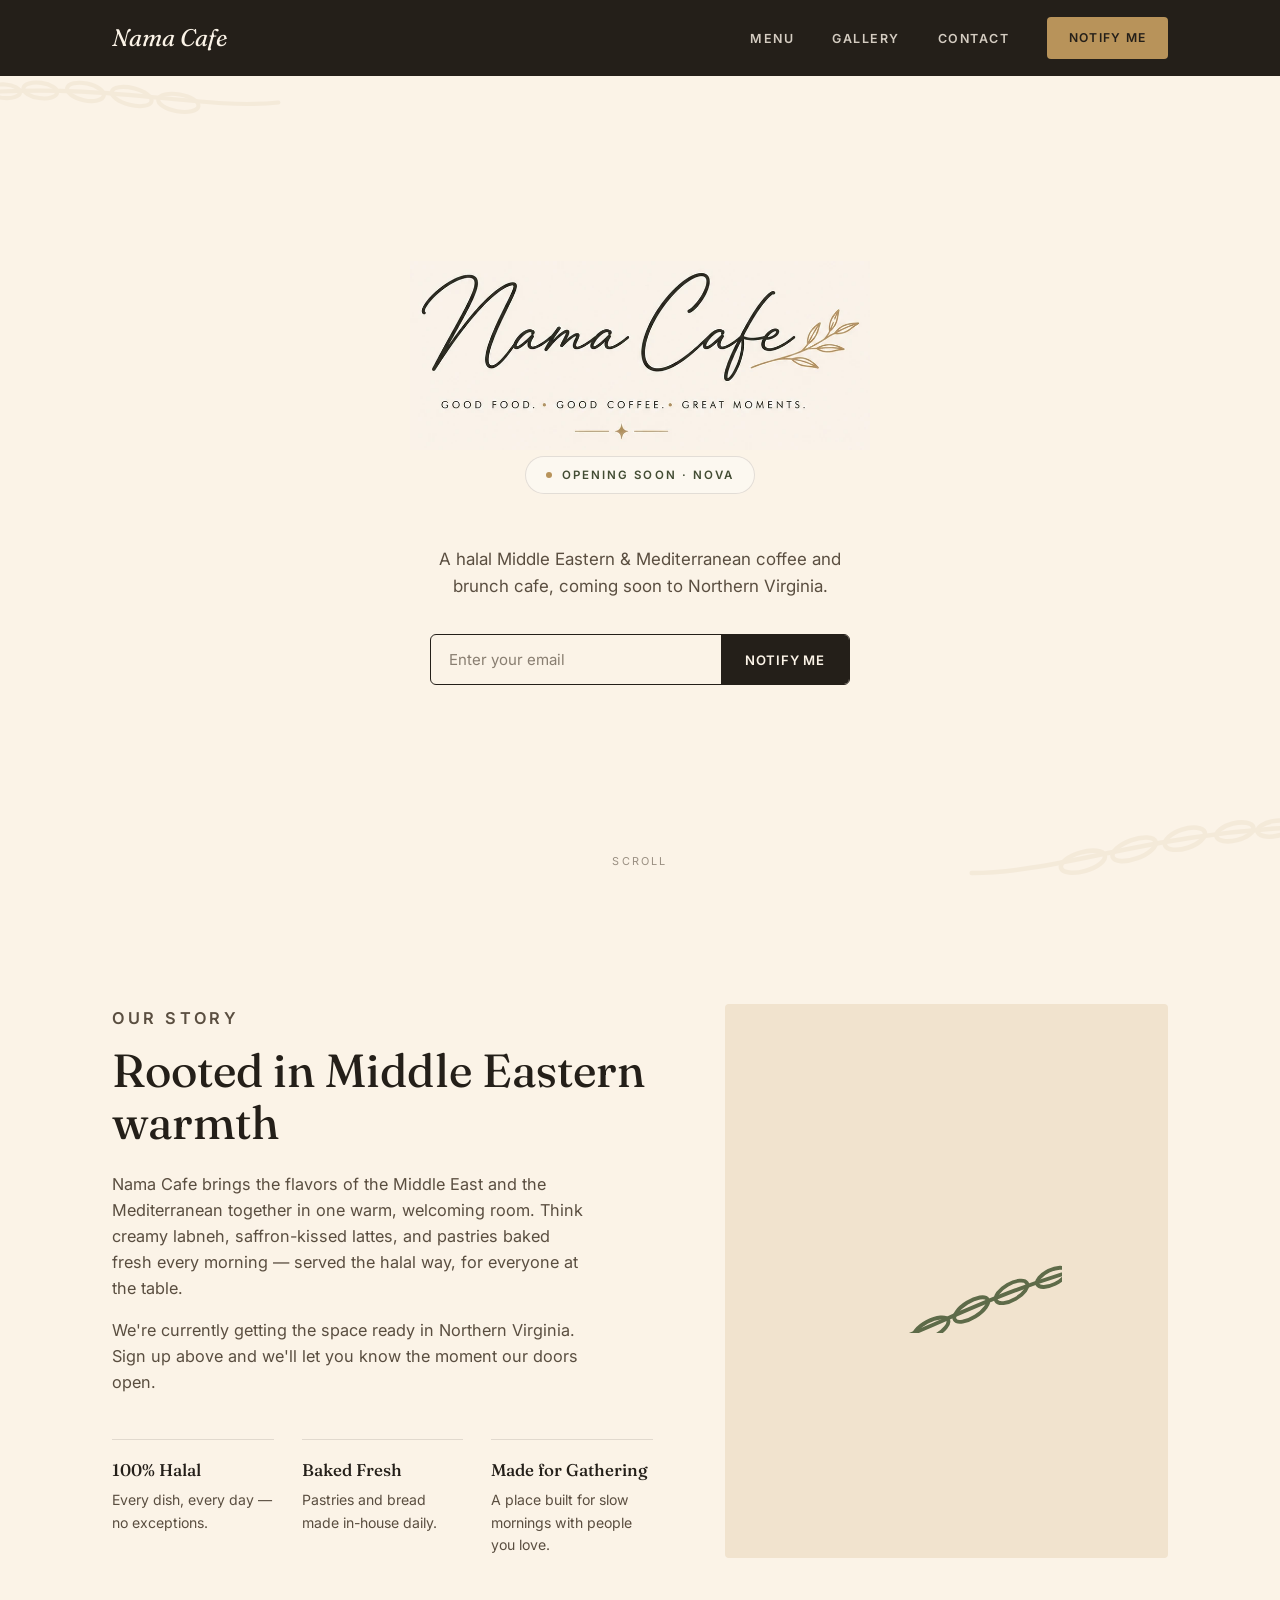
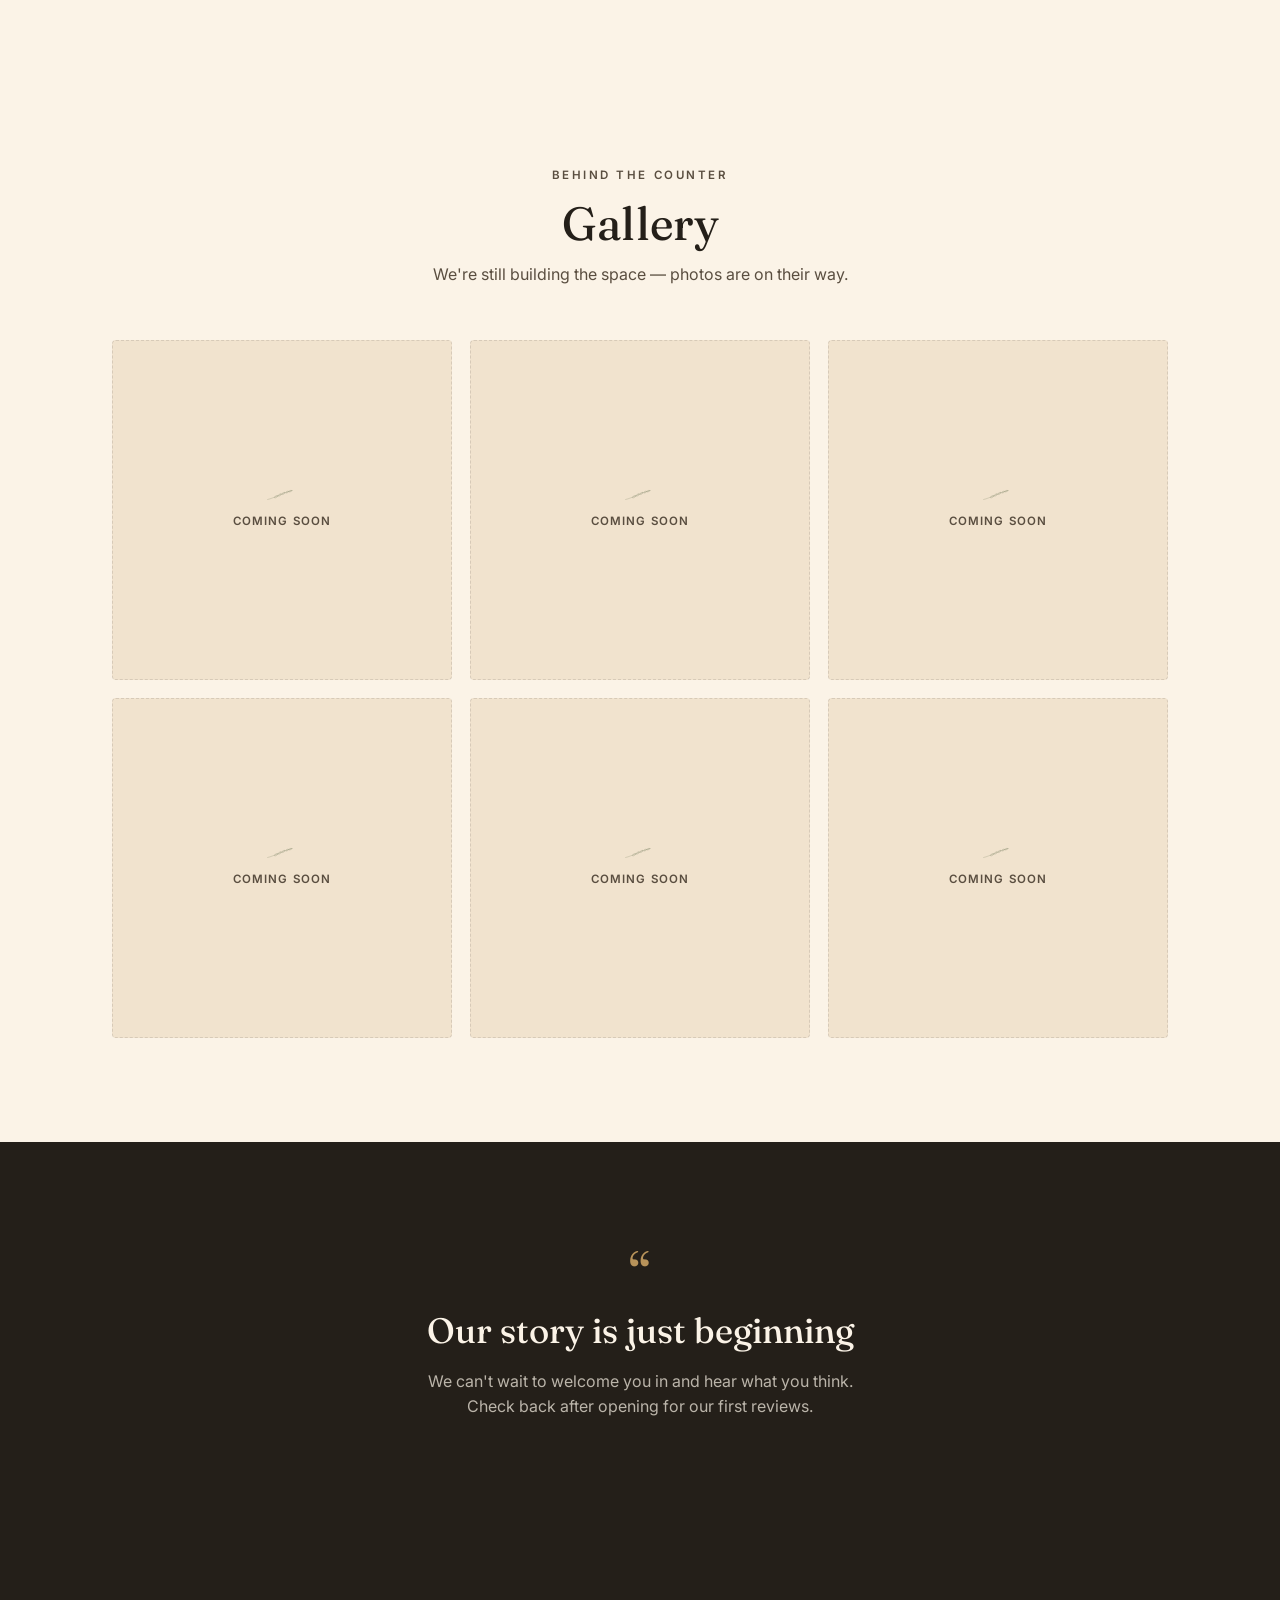
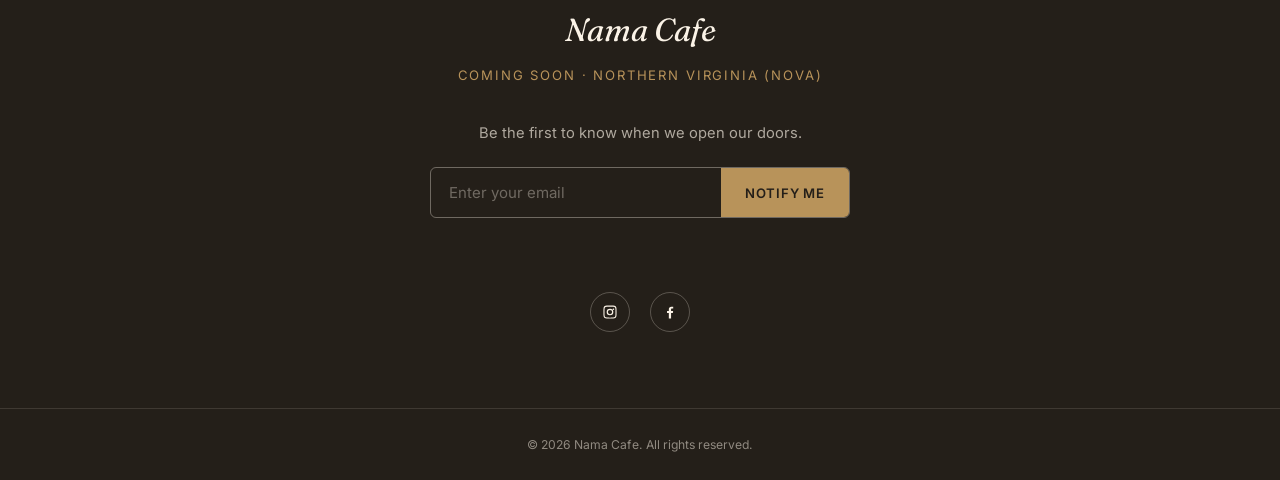
==== commit 5876f88d: "Add full menu content with tabs" ====
--- a/index.html
+++ b/index.html
@@ -8,545 +8,7 @@
 <link rel="preconnect" href="https://fonts.googleapis.com">
 <link rel="preconnect" href="https://fonts.gstatic.com" crossorigin>
 <link href="https://fonts.googleapis.com/css2?family=Fraunces:ital,opsz,wght@0,9..144,300;0,9..144,400;0,9..144,500;0,9..144,600;1,9..144,400;1,9..144,500&family=Inter:wght@400;500;600&display=swap" rel="stylesheet">
-<style>
-  :root{
-    --cream:#FBF3E7;
-    --cream-deep:#F1E3CE;
-    --charcoal:#241F19;
-    --charcoal-soft:#5A4E40;
-    --gold:#B8935A;
-    --gold-deep:#8C6A3A;
-    --olive:#5E6B49;
-    --olive-deep:#434D34;
-    --border-soft: rgba(36,31,25,0.12);
-  }
-
-  *{margin:0;padding:0;box-sizing:border-box;}
-
-  html{scroll-behavior:smooth;}
-  @media (prefers-reduced-motion: reduce){
-    html{scroll-behavior:auto;}
-    *{animation-duration:0.001ms !important; animation-iteration-count:1 !important; transition-duration:0.001ms !important;}
-  }
-
-  body{
-    background:var(--cream);
-    color:var(--charcoal);
-    font-family:'Inter', sans-serif;
-    line-height:1.6;
-    -webkit-font-smoothing:antialiased;
-  }
-
-  a{color:inherit;}
-  img{display:block;max-width:100%;}
-
-  :focus-visible{
-    outline:2px solid var(--olive);
-    outline-offset:3px;
-  }
-
-  .eyebrow{
-    font-family:'Inter', sans-serif;
-    font-size:0.72rem;
-    font-weight:600;
-    letter-spacing:0.22em;
-    text-transform:uppercase;
-    color:var(--olive-deep);
-  }
-
-  .eyebrow.on-dark{color:var(--gold);}
-
-  h1,h2,h3{
-    font-family:'Fraunces', serif;
-    font-weight:500;
-    line-height:1.12;
-    color:var(--charcoal);
-  }
-
-  h2{
-    font-size:clamp(2rem, 4vw, 2.9rem);
-    font-weight:450;
-  }
-
-  .container{
-    max-width:1120px;
-    margin:0 auto;
-    padding:0 32px;
-  }
-
-  section{
-    padding:104px 0;
-  }
-
-  /* ---------- HEADER ---------- */
-  .site-header{
-    position:sticky;
-    top:0;
-    z-index:50;
-    background:var(--charcoal);
-    padding:0;
-  }
-  .header-inner{
-    display:flex;
-    align-items:center;
-    justify-content:space-between;
-    height:76px;
-  }
-  .header-logo{
-    font-family:'Fraunces', serif;
-    font-style:italic;
-    font-weight:400;
-    font-size:1.5rem;
-    color:var(--cream);
-    text-decoration:none;
-    white-space:nowrap;
-  }
-  .nav-links{
-    display:flex;
-    align-items:center;
-    gap:38px;
-    list-style:none;
-  }
-  .nav-links a{
-    font-family:'Inter', sans-serif;
-    font-size:0.78rem;
-    font-weight:600;
-    letter-spacing:0.12em;
-    text-transform:uppercase;
-    color:rgba(251,243,231,0.82);
-    text-decoration:none;
-    transition:color 0.2s ease;
-  }
-  .nav-links a:hover{color:var(--gold);}
-
-  .header-right{
-    display:flex;
-    align-items:center;
-    gap:38px;
-  }
-
-  .nav-cta{
-    background:var(--gold);
-    color:var(--charcoal);
-    padding:11px 22px;
-    border-radius:4px;
-    font-family:'Inter', sans-serif;
-    font-size:0.76rem;
-    font-weight:600;
-    letter-spacing:0.1em;
-    text-transform:uppercase;
-    text-decoration:none;
-    white-space:nowrap;
-    transition:background 0.2s ease, color 0.2s ease;
-  }
-  .nav-cta:hover{background:var(--gold-deep); color:var(--cream);}
-
-  @media (max-width: 760px){
-    .nav-links{display:none;}
-    .header-inner{height:66px;}
-    .header-logo{font-size:1.25rem;}
-    .hero{min-height:calc(100vh - 66px);}
-  }
-
-  /* ---------- Branch SVG divider ---------- */
-  .branch-divider{
-    display:flex;
-    align-items:center;
-    justify-content:center;
-    gap:18px;
-    margin:36px 0;
-  }
-  .branch-divider .line{
-    height:1px;
-    width:64px;
-    background:var(--border-soft);
-  }
-  .branch-divider.on-dark .line{background:rgba(251,243,231,0.18);}
-  .branch-divider svg{width:34px;height:16px;flex-shrink:0;}
-
-  /* ---------- HERO ---------- */
-  .hero{
-    min-height:calc(100vh - 76px);
-    display:flex;
-    align-items:center;
-    justify-content:center;
-    position:relative;
-    overflow:hidden;
-    padding:64px 32px;
-    text-align:center;
-  }
-
-  .hero-branch-bg{
-    position:absolute;
-    opacity:0.09;
-    pointer-events:none;
-  }
-  .hero-branch-bg.tl{top:-40px; left:-60px; width:340px; transform:rotate(-18deg) scaleX(-1);}
-  .hero-branch-bg.br{bottom:-50px; right:-70px; width:380px; transform:rotate(12deg);}
-
-  .hero-inner{
-    max-width:640px;
-    display:flex;
-    flex-direction:column;
-    align-items:center;
-    position:relative;
-    z-index:2;
-  }
-
-  .hero-logo{
-    width:min(84vw, 460px);
-    margin-bottom:6px;
-  }
-
-  .hero-sub{
-    font-size:1.06rem;
-    color:var(--charcoal-soft);
-    max-width:460px;
-    margin:22px 0 34px;
-  }
-
-  .badge{
-    display:inline-flex;
-    align-items:center;
-    gap:10px;
-    padding:9px 20px;
-    border:1px solid var(--border-soft);
-    border-radius:100px;
-    font-size:0.72rem;
-    font-weight:600;
-    letter-spacing:0.18em;
-    text-transform:uppercase;
-    color:var(--olive-deep);
-    margin-bottom:30px;
-    background:rgba(255,255,255,0.4);
-  }
-  .badge .dot{
-    width:6px;height:6px;border-radius:50%;
-    background:var(--gold);
-    display:inline-block;
-  }
-
-  /* Notify form */
-  .notify-form{
-    display:flex;
-    width:100%;
-    max-width:420px;
-    gap:0;
-    border:1px solid var(--charcoal);
-    border-radius:6px;
-    overflow:hidden;
-  }
-  .notify-form input[type="email"]{
-    flex:1;
-    border:none;
-    background:transparent;
-    padding:15px 18px;
-    font-family:'Inter', sans-serif;
-    font-size:0.94rem;
-    color:var(--charcoal);
-  }
-  .notify-form input[type="email"]::placeholder{color:var(--charcoal-soft); opacity:0.7;}
-  .notify-form input[type="email"]:focus{outline:none;}
-  .notify-form button{
-    border:none;
-    background:var(--charcoal);
-    color:var(--cream);
-    padding:15px 24px;
-    font-family:'Inter', sans-serif;
-    font-size:0.82rem;
-    font-weight:600;
-    letter-spacing:0.06em;
-    text-transform:uppercase;
-    cursor:pointer;
-    transition:background 0.2s ease;
-    white-space:nowrap;
-  }
-  .notify-form button:hover{background:var(--olive-deep);}
-
-  .notify-note{
-    font-size:0.8rem;
-    color:var(--charcoal-soft);
-    margin-top:14px;
-    min-height:1.2em;
-  }
-  .notify-note.success{color:var(--olive-deep); font-weight:600;}
-
-  .scroll-cue{
-    position:absolute;
-    bottom:30px;
-    left:50%;
-    transform:translateX(-50%);
-    font-size:0.68rem;
-    letter-spacing:0.2em;
-    text-transform:uppercase;
-    color:var(--charcoal-soft);
-    opacity:0.6;
-  }
-
-  /* ---------- STORY ---------- */
-  .story{
-    background:var(--cream);
-  }
-  .story-grid{
-    display:grid;
-    grid-template-columns:1.1fr 0.9fr;
-    gap:72px;
-    align-items:center;
-  }
-  .story h2{margin:14px 0 22px;}
-  .story p{color:var(--charcoal-soft); font-size:1.02rem; max-width:480px;}
-
-  .story-visual{
-    background:var(--cream-deep);
-    border-radius:4px;
-    aspect-ratio:4/5;
-    display:flex;
-    align-items:center;
-    justify-content:center;
-    position:relative;
-  }
-  .story-visual svg{width:52%;}
-
-  .pillars{
-    display:grid;
-    grid-template-columns:repeat(3,1fr);
-    gap:28px;
-    margin-top:44px;
-  }
-  .pillar{
-    border-top:1px solid var(--border-soft);
-    padding-top:16px;
-  }
-  .pillar-label{
-    font-family:'Fraunces', serif;
-    font-size:1.06rem;
-    font-weight:500;
-    margin-bottom:6px;
-  }
-  .pillar-desc{
-    font-size:0.88rem;
-    color:var(--charcoal-soft);
-  }
-
-  /* ---------- MENU ---------- */
-  .menu-section{
-    background:var(--cream-deep);
-  }
-  .menu-head{
-    text-align:center;
-    max-width:560px;
-    margin:0 auto 60px;
-  }
-  .menu-head h2{margin:14px 0 16px;}
-  .menu-head p{color:var(--charcoal-soft);}
-
-  .menu-note{
-    text-align:center;
-    font-size:0.82rem;
-    color:var(--charcoal-soft);
-    font-style:italic;
-    max-width:520px;
-    margin:10px auto 0;
-  }
-
-  .menu-grid{
-    display:grid;
-    grid-template-columns:repeat(3,1fr);
-    gap:40px;
-  }
-  .menu-card{
-    background:var(--cream);
-    border:1px solid var(--border-soft);
-    border-radius:6px;
-    padding:36px 30px;
-  }
-  .menu-card h3{
-    font-size:1.28rem;
-    margin-bottom:4px;
-  }
-  .menu-card .eyebrow{display:block; margin-bottom:10px;}
-  .menu-list{
-    list-style:none;
-    margin-top:22px;
-    display:flex;
-    flex-direction:column;
-    gap:18px;
-  }
-  .menu-list li{
-    display:flex;
-    justify-content:space-between;
-    align-items:baseline;
-    gap:14px;
-    border-bottom:1px dashed var(--border-soft);
-    padding-bottom:14px;
-  }
-  .menu-item-name{
-    font-family:'Fraunces', serif;
-    font-size:0.98rem;
-    font-weight:500;
-  }
-  .menu-item-desc{
-    font-size:0.8rem;
-    color:var(--charcoal-soft);
-    display:block;
-    margin-top:3px;
-    font-family:'Inter', sans-serif;
-  }
-  .menu-item-price{
-    font-size:0.88rem;
-    color:var(--olive-deep);
-    font-weight:600;
-    white-space:nowrap;
-  }
-
-  /* ---------- GALLERY ---------- */
-  .gallery-section{background:var(--cream);}
-  .gallery-head{text-align:center; max-width:520px; margin:0 auto 52px;}
-  .gallery-head h2{margin:14px 0 12px;}
-  .gallery-head p{color:var(--charcoal-soft);}
-
-  .gallery-grid{
-    display:grid;
-    grid-template-columns:repeat(3,1fr);
-    gap:18px;
-  }
-  .gallery-tile{
-    aspect-ratio:1/1;
-    border:1.5px dashed var(--border-soft);
-    border-radius:4px;
-    display:flex;
-    flex-direction:column;
-    align-items:center;
-    justify-content:center;
-    gap:10px;
-    background:var(--cream-deep);
-  }
-  .gallery-tile svg{width:30px; opacity:0.55;}
-  .gallery-tile span{
-    font-size:0.72rem;
-    letter-spacing:0.1em;
-    text-transform:uppercase;
-    color:var(--charcoal-soft);
-    font-weight:600;
-  }
-
-  /* ---------- REVIEWS ---------- */
-  .reviews-section{
-    background:var(--charcoal);
-    color:var(--cream);
-    text-align:center;
-  }
-  .reviews-section .quote-mark{
-    font-family:'Fraunces', serif;
-    font-size:3.6rem;
-    color:var(--gold);
-    line-height:1;
-    margin-bottom:8px;
-  }
-  .reviews-section h2{
-    color:var(--cream);
-    max-width:600px;
-    margin:0 auto 18px;
-    font-size:clamp(1.6rem, 3vw, 2.2rem);
-  }
-  .reviews-section p{
-    color:rgba(251,243,231,0.7);
-    max-width:460px;
-    margin:0 auto;
-  }
-
-  /* ---------- FOOTER ---------- */
-  footer{
-    background:var(--charcoal);
-    color:var(--cream);
-    padding-top:0;
-  }
-  .footer-inner{
-    padding:80px 0 40px;
-    text-align:center;
-  }
-  .footer-word{
-    font-family:'Fraunces', serif;
-    font-style:italic;
-    font-weight:400;
-    font-size:2rem;
-    color:var(--cream);
-    margin-bottom:10px;
-  }
-  .footer-location{
-    font-size:0.82rem;
-    letter-spacing:0.14em;
-    text-transform:uppercase;
-    color:var(--gold);
-    margin-bottom:36px;
-  }
-
-  .footer-form-note{
-    color:rgba(251,243,231,0.65);
-    font-size:0.92rem;
-    max-width:420px;
-    margin:0 auto 22px;
-  }
-
-  footer .notify-form{
-    border-color:rgba(251,243,231,0.35);
-    max-width:420px;
-    margin:0 auto;
-  }
-  footer .notify-form input[type="email"]{color:var(--cream);}
-  footer .notify-form input[type="email"]::placeholder{color:rgba(251,243,231,0.5);}
-  footer .notify-form button{
-    background:var(--gold);
-    color:var(--charcoal);
-  }
-  footer .notify-form button:hover{background:var(--gold-deep); color:var(--cream);}
-  footer .notify-note{color:rgba(251,243,231,0.6);}
-  footer .notify-note.success{color:var(--gold); font-weight:600;}
-
-  .socials{
-    display:flex;
-    justify-content:center;
-    gap:20px;
-    margin:44px 0 36px;
-  }
-  .socials a{
-    width:40px;height:40px;
-    border:1px solid rgba(251,243,231,0.25);
-    border-radius:50%;
-    display:flex;
-    align-items:center;
-    justify-content:center;
-    transition:border-color 0.2s ease, background 0.2s ease;
-    text-decoration:none;
-  }
-  .socials a:hover{border-color:var(--gold); background:rgba(184,147,90,0.12);}
-  .socials svg{width:16px;height:16px;fill:var(--cream);}
-
-  .footer-bottom{
-    border-top:1px solid rgba(251,243,231,0.12);
-    padding:26px 0;
-    text-align:center;
-    font-size:0.76rem;
-    color:rgba(251,243,231,0.5);
-  }
-
-  /* ---------- RESPONSIVE ---------- */
-  @media (max-width: 860px){
-    section{padding:76px 0;}
-    .story-grid{grid-template-columns:1fr; gap:44px;}
-    .story-visual{order:-1; aspect-ratio:16/9;}
-    .pillars{grid-template-columns:1fr; gap:22px;}
-    .menu-grid{grid-template-columns:1fr; gap:26px;}
-    .gallery-grid{grid-template-columns:repeat(2,1fr);}
-    .notify-form{flex-direction:column; border-radius:8px;}
-    .notify-form button{padding:14px;}
-  }
-
-  @media (max-width: 480px){
-    .container{padding:0 22px;}
-    .gallery-grid{grid-template-columns:repeat(2,1fr); gap:12px;}
-  }
-</style>
+<link rel="stylesheet" href="style.css">
 </head>
 <body>
 
@@ -556,7 +18,7 @@
     <a href="#" class="header-logo">Nama Cafe</a>
     <div class="header-right">
       <ul class="nav-links">
-        <li><a href="#menu">Menu</a></li>
+        <li><a href="menu.html">Menu</a></li>
         <li><a href="#gallery">Gallery</a></li>
         <li><a href="#contact">Contact</a></li>
       </ul>
@@ -638,115 +100,6 @@
   </div>
 </section>
 
-<!-- ================= MENU ================= -->
-<section class="menu-section" id="menu">
-  <div class="container">
-    <div class="menu-head">
-      <p class="eyebrow">A Taste of What's Coming</p>
-      <h2>The Menu</h2>
-      <p>A preview of the halal Middle Eastern &amp; Mediterranean dishes we're bringing to NOVA.</p>
-    </div>
-
-    <div class="menu-grid">
-      <div class="menu-card">
-        <span class="eyebrow">Mezze &amp; Mornings</span>
-        <h3>Savory</h3>
-        <ul class="menu-list">
-          <li>
-            <div>
-              <span class="menu-item-name">Labneh &amp; Za'atar Toast</span>
-              <span class="menu-item-desc">Creamy labneh, za'atar oil, cherry tomato, warm pita</span>
-            </div>
-            <span class="menu-item-price">$13</span>
-          </li>
-          <li>
-            <div>
-              <span class="menu-item-name">Halal Shakshuka</span>
-              <span class="menu-item-desc">Simmered tomato &amp; pepper, baked eggs, feta, toasted bread</span>
-            </div>
-            <span class="menu-item-price">$16</span>
-          </li>
-          <li>
-            <div>
-              <span class="menu-item-name">Foul Medames Bowl</span>
-              <span class="menu-item-desc">Stewed fava beans, garlic, lemon, cumin, soft egg</span>
-            </div>
-            <span class="menu-item-price">$14</span>
-          </li>
-          <li style="border-bottom:none; padding-bottom:0;">
-            <div>
-              <span class="menu-item-name">Za'atar Manakish Wrap</span>
-              <span class="menu-item-desc">Scrambled eggs, halal beef bacon, muenster, arugula</span>
-            </div>
-            <span class="menu-item-price">$15</span>
-          </li>
-        </ul>
-      </div>
-
-      <div class="menu-card">
-        <span class="eyebrow">Sweets &amp; Pastries</span>
-        <h3>Baked Fresh</h3>
-        <ul class="menu-list">
-          <li>
-            <div>
-              <span class="menu-item-name">Pistachio Rosewater Pancakes</span>
-              <span class="menu-item-desc">Whipped mascarpone, candied pistachio, rosewater syrup</span>
-            </div>
-            <span class="menu-item-price">$15</span>
-          </li>
-          <li>
-            <div>
-              <span class="menu-item-name">Knafeh French Toast</span>
-              <span class="menu-item-desc">Akkawi cheese custard, orange blossom syrup, pistachio</span>
-            </div>
-            <span class="menu-item-price">$17</span>
-          </li>
-          <li style="border-bottom:none; padding-bottom:0;">
-            <div>
-              <span class="menu-item-name">Date &amp; Tahini Croissant</span>
-              <span class="menu-item-desc">Fresh baked daily, date molasses drizzle, sesame</span>
-            </div>
-            <span class="menu-item-price">$7</span>
-          </li>
-        </ul>
-      </div>
-
-      <div class="menu-card">
-        <span class="eyebrow">Coffee &amp; Drinks</span>
-        <h3>Sip Slowly</h3>
-        <ul class="menu-list">
-          <li>
-            <div>
-              <span class="menu-item-name">Cardamom Latte</span>
-            </div>
-            <span class="menu-item-price">$6</span>
-          </li>
-          <li>
-            <div>
-              <span class="menu-item-name">Saffron Rose Cortado</span>
-            </div>
-            <span class="menu-item-price">$6.5</span>
-          </li>
-          <li>
-            <div>
-              <span class="menu-item-name">Turkish Coffee</span>
-            </div>
-            <span class="menu-item-price">$5</span>
-          </li>
-          <li style="border-bottom:none; padding-bottom:0;">
-            <div>
-              <span class="menu-item-name">Mint Lemonade</span>
-            </div>
-            <span class="menu-item-price">$5.5</span>
-          </li>
-        </ul>
-      </div>
-    </div>
-
-    <p class="menu-note">Menu items and pricing are a preview and may change before opening.</p>
-  </div>
-</section>
-
 <!-- ================= GALLERY ================= -->
 <section class="gallery-section" id="gallery">
   <div class="container">
--- a/style.css
+++ b/style.css
@@ -0,0 +1,705 @@
+
+  :root{
+    --cream:#FBF3E7;
+    --cream-deep:#F1E3CE;
+    --charcoal:#241F19;
+    --charcoal-soft:#5A4E40;
+    --gold:#B8935A;
+    --gold-deep:#8C6A3A;
+    --olive:#5E6B49;
+    --olive-deep:#434D34;
+    --border-soft: rgba(36,31,25,0.12);
+  }
+
+  *{margin:0;padding:0;box-sizing:border-box;}
+
+  html{scroll-behavior:smooth;}
+  @media (prefers-reduced-motion: reduce){
+    html{scroll-behavior:auto;}
+    *{animation-duration:0.001ms !important; animation-iteration-count:1 !important; transition-duration:0.001ms !important;}
+  }
+
+  body{
+    background:var(--cream);
+    color:var(--charcoal);
+    font-family:'Inter', sans-serif;
+    line-height:1.6;
+    -webkit-font-smoothing:antialiased;
+  }
+
+  a{color:inherit;}
+  img{display:block;max-width:100%;}
+
+  :focus-visible{
+    outline:2px solid var(--olive);
+    outline-offset:3px;
+  }
+
+  .eyebrow{
+    font-family:'Inter', sans-serif;
+    font-size:0.72rem;
+    font-weight:600;
+    letter-spacing:0.22em;
+    text-transform:uppercase;
+    color:var(--olive-deep);
+  }
+
+  .eyebrow.on-dark{color:var(--gold);}
+
+  h1,h2,h3{
+    font-family:'Fraunces', serif;
+    font-weight:500;
+    line-height:1.12;
+    color:var(--charcoal);
+  }
+
+  h2{
+    font-size:clamp(2rem, 4vw, 2.9rem);
+    font-weight:450;
+  }
+
+  .container{
+    max-width:1120px;
+    margin:0 auto;
+    padding:0 32px;
+  }
+
+  section{
+    padding:104px 0;
+  }
+
+  /* ---------- HEADER ---------- */
+  .site-header{
+    position:sticky;
+    top:0;
+    z-index:50;
+    background:var(--charcoal);
+    padding:0;
+  }
+  .header-inner{
+    display:flex;
+    align-items:center;
+    justify-content:space-between;
+    height:76px;
+  }
+  .header-logo{
+    font-family:'Fraunces', serif;
+    font-style:italic;
+    font-weight:400;
+    font-size:1.5rem;
+    color:var(--cream);
+    text-decoration:none;
+    white-space:nowrap;
+  }
+  .nav-links{
+    display:flex;
+    align-items:center;
+    gap:38px;
+    list-style:none;
+  }
+  .nav-links a{
+    font-family:'Inter', sans-serif;
+    font-size:0.78rem;
+    font-weight:600;
+    letter-spacing:0.12em;
+    text-transform:uppercase;
+    color:rgba(251,243,231,0.82);
+    text-decoration:none;
+    transition:color 0.2s ease;
+  }
+  .nav-links a:hover{color:var(--gold);}
+
+  .header-right{
+    display:flex;
+    align-items:center;
+    gap:38px;
+  }
+
+  .nav-cta{
+    background:var(--gold);
+    color:var(--charcoal);
+    padding:11px 22px;
+    border-radius:4px;
+    font-family:'Inter', sans-serif;
+    font-size:0.76rem;
+    font-weight:600;
+    letter-spacing:0.1em;
+    text-transform:uppercase;
+    text-decoration:none;
+    white-space:nowrap;
+    transition:background 0.2s ease, color 0.2s ease;
+  }
+  .nav-cta:hover{background:var(--gold-deep); color:var(--cream);}
+
+  @media (max-width: 760px){
+    .nav-links{display:none;}
+    .header-inner{height:66px;}
+    .header-logo{font-size:1.25rem;}
+    .hero{min-height:calc(100vh - 66px);}
+  }
+
+  /* ---------- Branch SVG divider ---------- */
+  .branch-divider{
+    display:flex;
+    align-items:center;
+    justify-content:center;
+    gap:18px;
+    margin:36px 0;
+  }
+  .branch-divider .line{
+    height:1px;
+    width:64px;
+    background:var(--border-soft);
+  }
+  .branch-divider.on-dark .line{background:rgba(251,243,231,0.18);}
+  .branch-divider svg{width:34px;height:16px;flex-shrink:0;}
+
+  /* ---------- HERO ---------- */
+  .hero{
+    min-height:calc(100vh - 76px);
+    display:flex;
+    align-items:center;
+    justify-content:center;
+    position:relative;
+    overflow:hidden;
+    padding:64px 32px;
+    text-align:center;
+  }
+
+  .hero-branch-bg{
+    position:absolute;
+    opacity:0.09;
+    pointer-events:none;
+  }
+  .hero-branch-bg.tl{top:-40px; left:-60px; width:340px; transform:rotate(-18deg) scaleX(-1);}
+  .hero-branch-bg.br{bottom:-50px; right:-70px; width:380px; transform:rotate(12deg);}
+
+  .hero-inner{
+    max-width:640px;
+    display:flex;
+    flex-direction:column;
+    align-items:center;
+    position:relative;
+    z-index:2;
+  }
+
+  .hero-logo{
+    width:min(84vw, 460px);
+    margin-bottom:6px;
+  }
+
+  .hero-sub{
+    font-size:1.06rem;
+    color:var(--charcoal-soft);
+    max-width:460px;
+    margin:22px 0 34px;
+  }
+
+  .badge{
+    display:inline-flex;
+    align-items:center;
+    gap:10px;
+    padding:9px 20px;
+    border:1px solid var(--border-soft);
+    border-radius:100px;
+    font-size:0.72rem;
+    font-weight:600;
+    letter-spacing:0.18em;
+    text-transform:uppercase;
+    color:var(--olive-deep);
+    margin-bottom:30px;
+    background:rgba(255,255,255,0.4);
+  }
+  .badge .dot{
+    width:6px;height:6px;border-radius:50%;
+    background:var(--gold);
+    display:inline-block;
+  }
+
+  /* Notify form */
+  .notify-form{
+    display:flex;
+    width:100%;
+    max-width:420px;
+    gap:0;
+    border:1px solid var(--charcoal);
+    border-radius:6px;
+    overflow:hidden;
+  }
+  .notify-form input[type="email"]{
+    flex:1;
+    border:none;
+    background:transparent;
+    padding:15px 18px;
+    font-family:'Inter', sans-serif;
+    font-size:0.94rem;
+    color:var(--charcoal);
+  }
+  .notify-form input[type="email"]::placeholder{color:var(--charcoal-soft); opacity:0.7;}
+  .notify-form input[type="email"]:focus{outline:none;}
+  .notify-form button{
+    border:none;
+    background:var(--charcoal);
+    color:var(--cream);
+    padding:15px 24px;
+    font-family:'Inter', sans-serif;
+    font-size:0.82rem;
+    font-weight:600;
+    letter-spacing:0.06em;
+    text-transform:uppercase;
+    cursor:pointer;
+    transition:background 0.2s ease;
+    white-space:nowrap;
+  }
+  .notify-form button:hover{background:var(--olive-deep);}
+
+  .notify-note{
+    font-size:0.8rem;
+    color:var(--charcoal-soft);
+    margin-top:14px;
+    min-height:1.2em;
+  }
+  .notify-note.success{color:var(--olive-deep); font-weight:600;}
+
+  .scroll-cue{
+    position:absolute;
+    bottom:30px;
+    left:50%;
+    transform:translateX(-50%);
+    font-size:0.68rem;
+    letter-spacing:0.2em;
+    text-transform:uppercase;
+    color:var(--charcoal-soft);
+    opacity:0.6;
+  }
+
+  /* ---------- STORY ---------- */
+  .story{
+    background:var(--cream);
+  }
+  .story-grid{
+    display:grid;
+    grid-template-columns:1.1fr 0.9fr;
+    gap:72px;
+    align-items:center;
+  }
+  .story h2{margin:14px 0 22px;}
+  .story p{color:var(--charcoal-soft); font-size:1.02rem; max-width:480px;}
+
+  .story-visual{
+    background:var(--cream-deep);
+    border-radius:4px;
+    aspect-ratio:4/5;
+    display:flex;
+    align-items:center;
+    justify-content:center;
+    position:relative;
+  }
+  .story-visual svg{width:52%;}
+
+  .pillars{
+    display:grid;
+    grid-template-columns:repeat(3,1fr);
+    gap:28px;
+    margin-top:44px;
+  }
+  .pillar{
+    border-top:1px solid var(--border-soft);
+    padding-top:16px;
+  }
+  .pillar-label{
+    font-family:'Fraunces', serif;
+    font-size:1.06rem;
+    font-weight:500;
+    margin-bottom:6px;
+  }
+  .pillar-desc{
+    font-size:0.88rem;
+    color:var(--charcoal-soft);
+  }
+
+  /* ---------- MENU ---------- */
+  .menu-section{
+    background:var(--cream-deep);
+  }
+  .menu-head{
+    text-align:center;
+    max-width:560px;
+    margin:0 auto 60px;
+  }
+  .menu-head h2{margin:14px 0 16px;}
+  .menu-head p{color:var(--charcoal-soft);}
+
+  .menu-note{
+    text-align:center;
+    font-size:0.82rem;
+    color:var(--charcoal-soft);
+    font-style:italic;
+    max-width:520px;
+    margin:10px auto 0;
+  }
+
+  .menu-grid{
+    display:grid;
+    grid-template-columns:repeat(3,1fr);
+    gap:40px;
+  }
+  .menu-card{
+    background:var(--cream);
+    border:1px solid var(--border-soft);
+    border-radius:6px;
+    padding:36px 30px;
+  }
+  .menu-card h3{
+    font-size:1.28rem;
+    margin-bottom:4px;
+  }
+  .menu-card .eyebrow{display:block; margin-bottom:10px;}
+  .menu-list{
+    list-style:none;
+    margin-top:22px;
+    display:flex;
+    flex-direction:column;
+    gap:18px;
+  }
+  .menu-list li{
+    display:flex;
+    justify-content:space-between;
+    align-items:baseline;
+    gap:14px;
+    border-bottom:1px dashed var(--border-soft);
+    padding-bottom:14px;
+  }
+  .menu-item-name{
+    font-family:'Fraunces', serif;
+    font-size:0.98rem;
+    font-weight:500;
+  }
+  .menu-item-desc{
+    font-size:0.8rem;
+    color:var(--charcoal-soft);
+    display:block;
+    margin-top:3px;
+    font-family:'Inter', sans-serif;
+  }
+  .menu-item-price{
+    font-size:0.88rem;
+    color:var(--olive-deep);
+    font-weight:600;
+    white-space:nowrap;
+  }
+
+  /* ---------- GALLERY ---------- */
+  .gallery-section{background:var(--cream);}
+  .gallery-head{text-align:center; max-width:520px; margin:0 auto 52px;}
+  .gallery-head h2{margin:14px 0 12px;}
+  .gallery-head p{color:var(--charcoal-soft);}
+
+  .gallery-grid{
+    display:grid;
+    grid-template-columns:repeat(3,1fr);
+    gap:18px;
+  }
+  .gallery-tile{
+    aspect-ratio:1/1;
+    border:1.5px dashed var(--border-soft);
+    border-radius:4px;
+    display:flex;
+    flex-direction:column;
+    align-items:center;
+    justify-content:center;
+    gap:10px;
+    background:var(--cream-deep);
+  }
+  .gallery-tile svg{width:30px; opacity:0.55;}
+  .gallery-tile span{
+    font-size:0.72rem;
+    letter-spacing:0.1em;
+    text-transform:uppercase;
+    color:var(--charcoal-soft);
+    font-weight:600;
+  }
+
+  /* ---------- REVIEWS ---------- */
+  .reviews-section{
+    background:var(--charcoal);
+    color:var(--cream);
+    text-align:center;
+  }
+  .reviews-section .quote-mark{
+    font-family:'Fraunces', serif;
+    font-size:3.6rem;
+    color:var(--gold);
+    line-height:1;
+    margin-bottom:8px;
+  }
+  .reviews-section h2{
+    color:var(--cream);
+    max-width:600px;
+    margin:0 auto 18px;
+    font-size:clamp(1.6rem, 3vw, 2.2rem);
+  }
+  .reviews-section p{
+    color:rgba(251,243,231,0.7);
+    max-width:460px;
+    margin:0 auto;
+  }
+
+  /* ---------- FOOTER ---------- */
+  footer{
+    background:var(--charcoal);
+    color:var(--cream);
+    padding-top:0;
+  }
+  .footer-inner{
+    padding:80px 0 40px;
+    text-align:center;
+  }
+  .footer-word{
+    font-family:'Fraunces', serif;
+    font-style:italic;
+    font-weight:400;
+    font-size:2rem;
+    color:var(--cream);
+    margin-bottom:10px;
+  }
+  .footer-location{
+    font-size:0.82rem;
+    letter-spacing:0.14em;
+    text-transform:uppercase;
+    color:var(--gold);
+    margin-bottom:36px;
+  }
+
+  .footer-form-note{
+    color:rgba(251,243,231,0.65);
+    font-size:0.92rem;
+    max-width:420px;
+    margin:0 auto 22px;
+  }
+
+  footer .notify-form{
+    border-color:rgba(251,243,231,0.35);
+    max-width:420px;
+    margin:0 auto;
+  }
+  footer .notify-form input[type="email"]{color:var(--cream);}
+  footer .notify-form input[type="email"]::placeholder{color:rgba(251,243,231,0.5);}
+  footer .notify-form button{
+    background:var(--gold);
+    color:var(--charcoal);
+  }
+  footer .notify-form button:hover{background:var(--gold-deep); color:var(--cream);}
+  footer .notify-note{color:rgba(251,243,231,0.6);}
+  footer .notify-note.success{color:var(--gold); font-weight:600;}
+
+  .socials{
+    display:flex;
+    justify-content:center;
+    gap:20px;
+    margin:44px 0 36px;
+  }
+  .socials a{
+    width:40px;height:40px;
+    border:1px solid rgba(251,243,231,0.25);
+    border-radius:50%;
+    display:flex;
+    align-items:center;
+    justify-content:center;
+    transition:border-color 0.2s ease, background 0.2s ease;
+    text-decoration:none;
+  }
+  .socials a:hover{border-color:var(--gold); background:rgba(184,147,90,0.12);}
+  .socials svg{width:16px;height:16px;fill:var(--cream);}
+
+  .footer-bottom{
+    border-top:1px solid rgba(251,243,231,0.12);
+    padding:26px 0;
+    text-align:center;
+    font-size:0.76rem;
+    color:rgba(251,243,231,0.5);
+  }
+
+  /* ---------- RESPONSIVE ---------- */
+  @media (max-width: 860px){
+    section{padding:76px 0;}
+    .story-grid{grid-template-columns:1fr; gap:44px;}
+    .story-visual{order:-1; aspect-ratio:16/9;}
+    .pillars{grid-template-columns:1fr; gap:22px;}
+    .menu-grid{grid-template-columns:1fr; gap:26px;}
+    .gallery-grid{grid-template-columns:repeat(2,1fr);}
+    .notify-form{flex-direction:column; border-radius:8px;}
+    .notify-form button{padding:14px;}
+  }
+
+  @media (max-width: 480px){
+    .container{padding:0 22px;}
+    .gallery-grid{grid-template-columns:repeat(2,1fr); gap:12px;}
+  }
+
+/* ---------- MENU PAGE ---------- */
+.page-hero{
+  padding:70px 0 50px;
+  text-align:center;
+  border-bottom:1px solid var(--border-soft);
+}
+.page-hero h1{
+  font-family:'Fraunces', serif;
+  font-weight:450;
+  font-size:clamp(2.4rem, 5vw, 3.4rem);
+  margin:14px 0 16px;
+}
+.page-hero p{
+  color:var(--charcoal-soft);
+  max-width:520px;
+  margin:0 auto;
+}
+
+.menu-page-section{
+  padding:70px 0 110px;
+}
+
+.tab-bar{
+  display:flex;
+  flex-wrap:wrap;
+  justify-content:center;
+  gap:14px;
+  margin-bottom:20px;
+}
+.tab-btn{
+  border:1px solid var(--border-soft);
+  background:var(--cream);
+  color:var(--charcoal);
+  padding:12px 26px;
+  border-radius:100px;
+  font-family:'Inter', sans-serif;
+  font-size:0.78rem;
+  font-weight:600;
+  letter-spacing:0.1em;
+  text-transform:uppercase;
+  cursor:pointer;
+  transition:background 0.2s ease, color 0.2s ease, border-color 0.2s ease;
+}
+.tab-btn:hover{border-color:var(--gold);}
+.tab-btn.active{
+  background:var(--charcoal);
+  color:var(--cream);
+  border-color:var(--charcoal);
+}
+
+.tab-divider{
+  width:64px;
+  height:1px;
+  background:var(--border-soft);
+  margin:0 auto 50px;
+}
+
+.category-block{
+  margin-bottom:64px;
+}
+.category-block:last-child{margin-bottom:0;}
+
+.category-heading{
+  display:flex;
+  align-items:baseline;
+  justify-content:space-between;
+  flex-wrap:wrap;
+  gap:10px;
+  margin-bottom:8px;
+  border-bottom:1px solid var(--border-soft);
+  padding-bottom:14px;
+}
+.category-heading h2{
+  font-size:1.7rem;
+  font-weight:500;
+}
+.category-hours{
+  font-family:'Inter', sans-serif;
+  font-size:0.78rem;
+  font-weight:600;
+  letter-spacing:0.08em;
+  text-transform:uppercase;
+  color:var(--olive-deep);
+}
+
+.item-grid{
+  display:grid;
+  grid-template-columns:repeat(2, 1fr);
+  gap:8px 40px;
+  margin-top:26px;
+}
+.menu-item-row{
+  display:flex;
+  justify-content:space-between;
+  align-items:baseline;
+  gap:16px;
+  padding:16px 0;
+  border-bottom:1px dashed var(--border-soft);
+}
+.menu-item-row .name{
+  font-family:'Fraunces', serif;
+  font-size:1.02rem;
+  font-weight:500;
+}
+.menu-item-row .desc{
+  display:block;
+  font-family:'Inter', sans-serif;
+  font-size:0.82rem;
+  color:var(--charcoal-soft);
+  margin-top:4px;
+  font-weight:400;
+}
+.menu-item-row .price{
+  font-size:0.9rem;
+  font-weight:600;
+  color:var(--olive-deep);
+  white-space:nowrap;
+}
+
+.menu-page-note{
+  text-align:center;
+  font-size:0.82rem;
+  color:var(--charcoal-soft);
+  font-style:italic;
+  margin-top:60px;
+}
+
+@media (max-width: 760px){
+  .item-grid{grid-template-columns:1fr;}
+  .page-hero{padding:50px 0 36px;}
+}
+
+/* ---------- MENU SUBSECTIONS ---------- */
+.subsection-heading{
+  font-family:'Inter', sans-serif;
+  font-size:0.76rem;
+  font-weight:700;
+  letter-spacing:0.14em;
+  text-transform:uppercase;
+  color:var(--olive-deep);
+  margin:36px 0 6px;
+}
+.subsection-heading.first{margin-top:22px;}
+
+.chip-list{
+  display:flex;
+  flex-wrap:wrap;
+  gap:10px 14px;
+  margin:14px 0 8px;
+}
+.chip-list span{
+  font-family:'Inter', sans-serif;
+  font-size:0.86rem;
+  color:var(--charcoal-soft);
+}
+.chip-list span:not(:last-child)::after{
+  content:"\00b7";
+  margin-left:14px;
+  color:var(--border-soft);
+}
+.chip-note{
+  font-size:0.78rem;
+  color:var(--charcoal-soft);
+  font-style:italic;
+  margin-bottom:4px;
+}
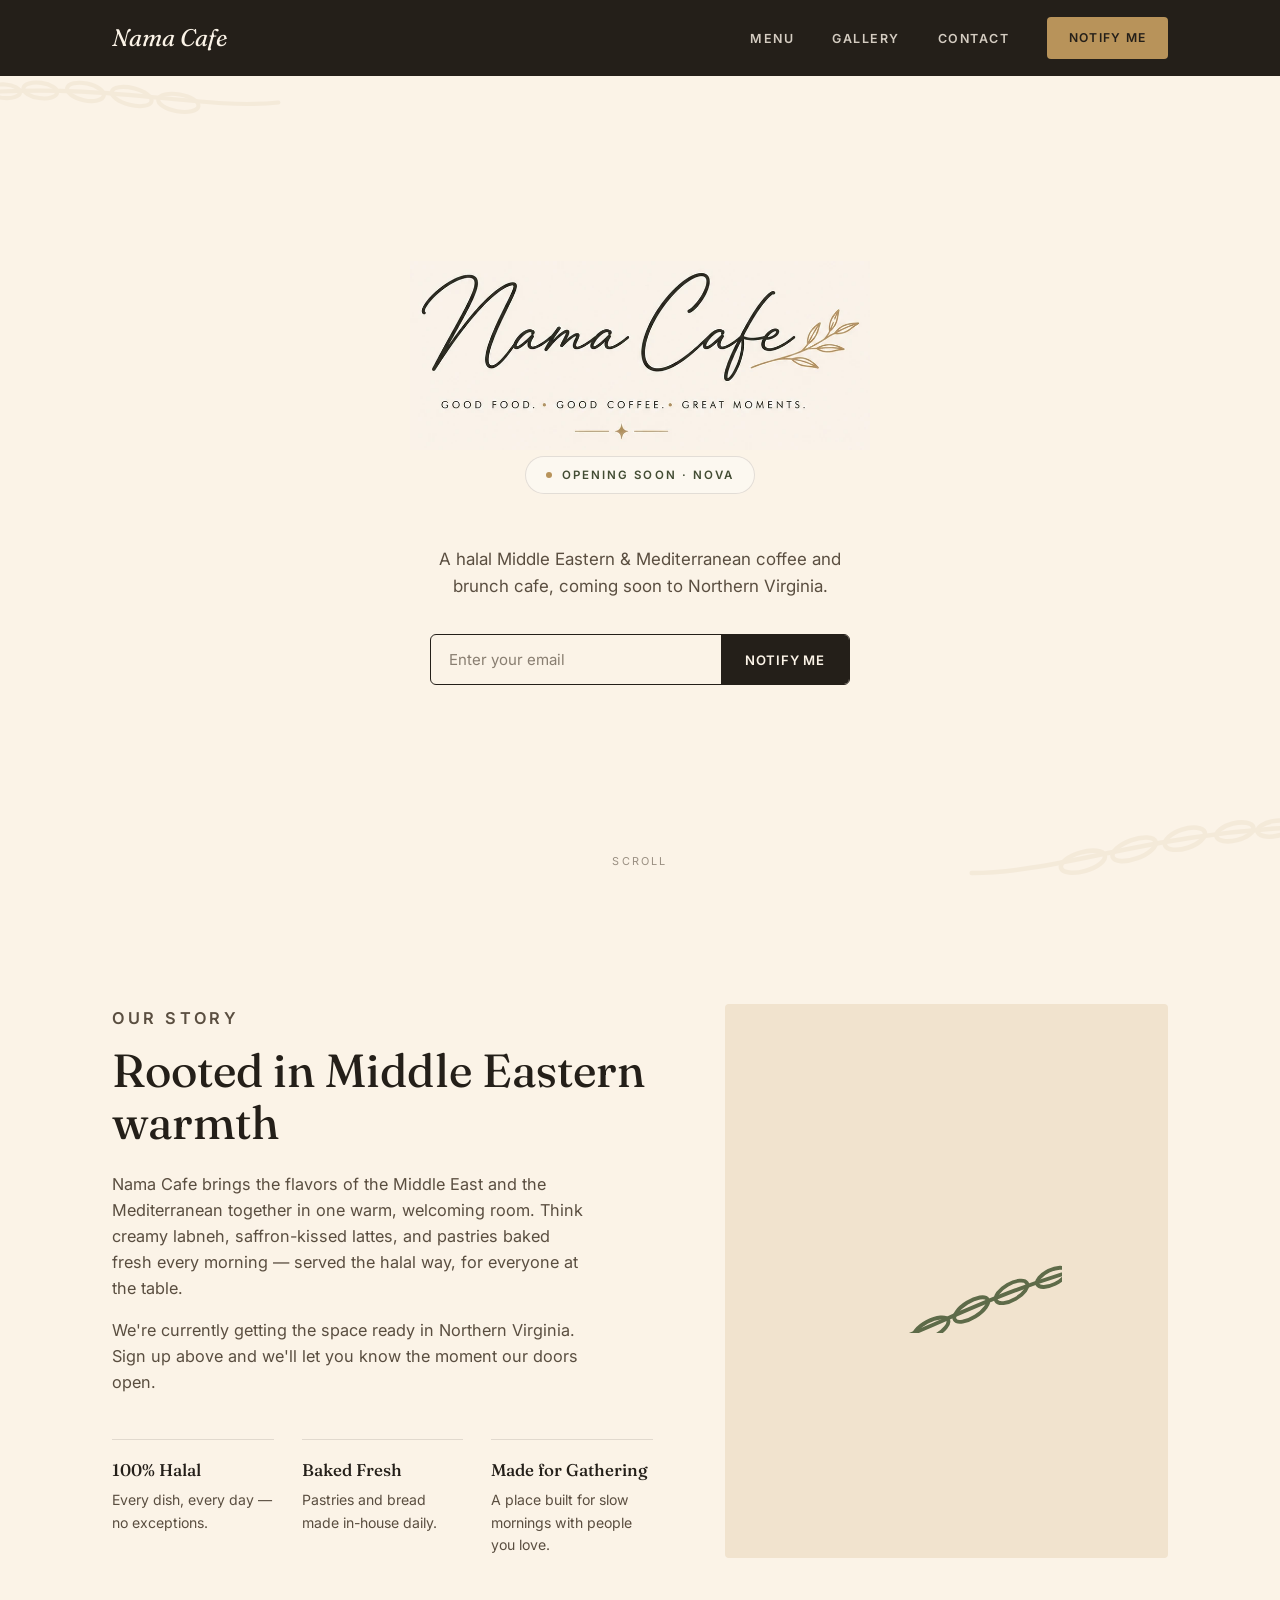
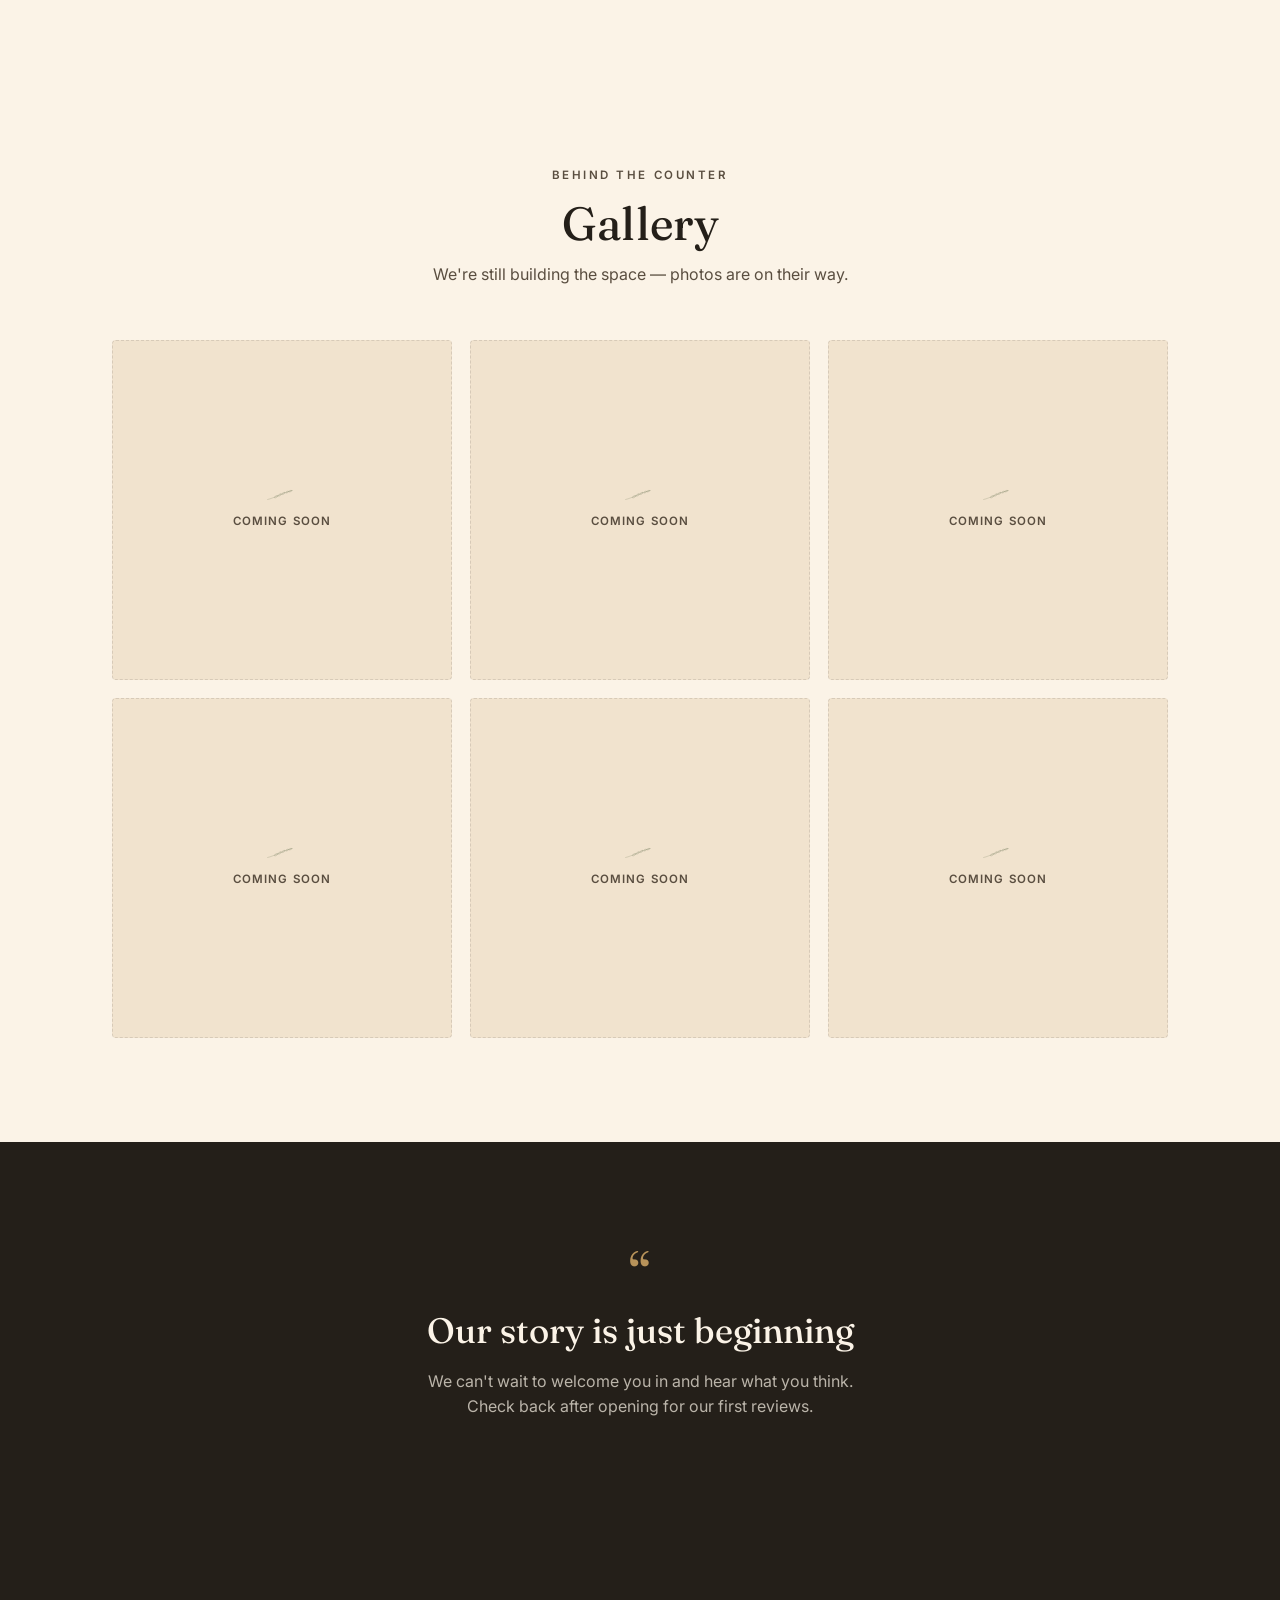
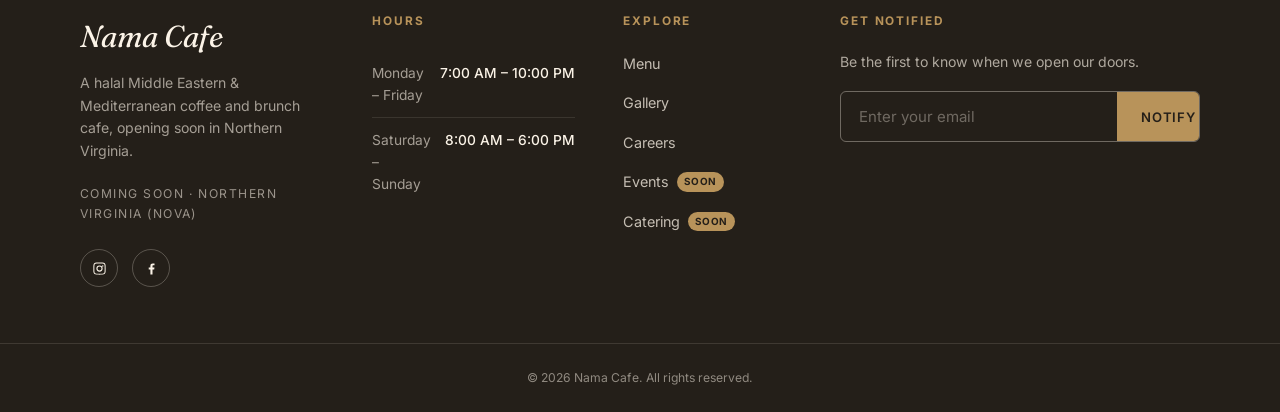
==== commit 9173b270: "Redesign footer with hours, careers, events, catering" ====
--- a/index.html
+++ b/index.html
@@ -23,7 +23,15 @@
         <li><a href="#contact">Contact</a></li>
       </ul>
       <a href="#contact" class="nav-cta">Notify Me</a>
-    </div>
+      <button class="mobile-menu-toggle" id="mobileMenuToggle" aria-label="Open menu" aria-expanded="false">
+        <svg viewBox="0 0 24 24"><line x1="3" y1="6" x2="21" y2="6"/><line x1="3" y1="12" x2="21" y2="12"/><line x1="3" y1="18" x2="21" y2="18"/></svg>
+      </button>
+    </div>
+  </div>
+  <div class="mobile-nav-panel" id="mobileNavPanel">
+    <a href="menu.html">Menu</a>
+    <a href="#gallery">Gallery</a>
+    <a href="#contact">Contact</a>
   </div>
 </header>
 
@@ -132,24 +140,48 @@
 <!-- ================= FOOTER ================= -->
 <footer id="contact">
   <div class="container footer-inner">
-    <div class="footer-word">Nama Cafe</div>
-    <div class="footer-location">Coming Soon &middot; Northern Virginia (NOVA)</div>
-
-    <p class="footer-form-note">Be the first to know when we open our doors.</p>
-    <form class="notify-form" id="notifyFormFooter">
-      <input type="email" required placeholder="Enter your email" aria-label="Email address">
-      <button type="submit">Notify Me</button>
-    </form>
-    <p class="notify-note" id="notifyNoteFooter"></p>
-
-    <div class="socials">
-      <a href="#" aria-label="Instagram">
-        <svg viewBox="0 0 24 24"><path d="M12 2.2c3.2 0 3.6 0 4.85.07 3.25.15 4.77 1.69 4.92 4.92.06 1.25.07 1.63.07 4.81 0 3.19-.01 3.56-.07 4.81-.15 3.23-1.66 4.77-4.92 4.92-1.25.06-1.63.07-4.85.07-3.2 0-3.6-.01-4.85-.07-3.26-.15-4.77-1.7-4.92-4.92-.06-1.25-.07-1.62-.07-4.81 0-3.18.01-3.56.07-4.81C2.38 3.96 3.9 2.42 7.15 2.27 8.4 2.2 8.8 2.2 12 2.2Zm0 1.8c-3.14 0-3.5.01-4.73.07-2.27.1-3.32 1.17-3.42 3.42-.06 1.23-.07 1.6-.07 4.73 0 3.14.01 3.5.07 4.73.1 2.25 1.15 3.32 3.42 3.42 1.23.06 1.59.07 4.73.07 3.14 0 3.5-.01 4.73-.07 2.26-.1 3.32-1.16 3.42-3.42.06-1.23.07-1.59.07-4.73 0-3.13-.01-3.5-.07-4.73-.1-2.25-1.16-3.32-3.42-3.42C15.5 4.01 15.14 4 12 4Zm0 3.05a5 5 0 1 1 0 10 5 5 0 0 1 0-10Zm0 1.8a3.2 3.2 0 1 0 0 6.4 3.2 3.2 0 0 0 0-6.4Zm5.2-2a1.15 1.15 0 1 1 0 2.3 1.15 1.15 0 0 1 0-2.3Z"/></svg>
-      </a>
-      <a href="#" aria-label="Facebook">
-        <svg viewBox="0 0 24 24"><path d="M13.6 21.6v-8.03h2.7l.4-3.13h-3.1V8.44c0-.9.25-1.52 1.55-1.52h1.66V4.13C15.87 4.06 15 4 13.95 4c-2.2 0-3.7 1.34-3.7 3.8v2.64H7.55v3.13h2.7v8.03h3.35Z"/></svg>
-      </a>
-    </div>
+
+    <div>
+      <a href="#" class="footer-word">Nama Cafe</a>
+      <p class="footer-tagline">A halal Middle Eastern &amp; Mediterranean coffee and brunch cafe, opening soon in Northern Virginia.</p>
+      <div class="footer-location">Coming Soon &middot; Northern Virginia (NOVA)</div>
+      <div class="socials">
+        <a href="#" aria-label="Instagram">
+          <svg viewBox="0 0 24 24"><path d="M12 2.2c3.2 0 3.6 0 4.85.07 3.25.15 4.77 1.69 4.92 4.92.06 1.25.07 1.63.07 4.81 0 3.19-.01 3.56-.07 4.81-.15 3.23-1.66 4.77-4.92 4.92-1.25.06-1.63.07-4.85.07-3.2 0-3.6-.01-4.85-.07-3.26-.15-4.77-1.7-4.92-4.92-.06-1.25-.07-1.62-.07-4.81 0-3.18.01-3.56.07-4.81C2.38 3.96 3.9 2.42 7.15 2.27 8.4 2.2 8.8 2.2 12 2.2Zm0 1.8c-3.14 0-3.5.01-4.73.07-2.27.1-3.32 1.17-3.42 3.42-.06 1.23-.07 1.6-.07 4.73 0 3.14.01 3.5.07 4.73.1 2.25 1.15 3.32 3.42 3.42 1.23.06 1.59.07 4.73.07 3.14 0 3.5-.01 4.73-.07 2.26-.1 3.32-1.16 3.42-3.42.06-1.23.07-1.59.07-4.73 0-3.13-.01-3.5-.07-4.73-.1-2.25-1.16-3.32-3.42-3.42C15.5 4.01 15.14 4 12 4Zm0 3.05a5 5 0 1 1 0 10 5 5 0 0 1 0-10Zm0 1.8a3.2 3.2 0 1 0 0 6.4 3.2 3.2 0 0 0 0-6.4Zm5.2-2a1.15 1.15 0 1 1 0 2.3 1.15 1.15 0 0 1 0-2.3Z"/></svg>
+        </a>
+        <a href="#" aria-label="Facebook">
+          <svg viewBox="0 0 24 24"><path d="M13.6 21.6v-8.03h2.7l.4-3.13h-3.1V8.44c0-.9.25-1.52 1.55-1.52h1.66V4.13C15.87 4.06 15 4 13.95 4c-2.2 0-3.7 1.34-3.7 3.8v2.64H7.55v3.13h2.7v8.03h3.35Z"/></svg>
+        </a>
+      </div>
+    </div>
+
+    <div>
+      <div class="footer-col-heading">Hours</div>
+      <div class="hours-row"><span class="days">Monday &ndash; Friday</span><span class="time">7:00 AM &ndash; 10:00 PM</span></div>
+      <div class="hours-row"><span class="days">Saturday &ndash; Sunday</span><span class="time">8:00 AM &ndash; 6:00 PM</span></div>
+    </div>
+
+    <div>
+      <div class="footer-col-heading">Explore</div>
+      <ul class="footer-links">
+        <li><a href="menu.html">Menu</a></li>
+        <li><a href="#gallery">Gallery</a></li>
+        <li><a href="mailto:careers@namacafe.com?subject=Career%20Inquiry">Careers</a></li>
+        <li><a href="#">Events <span class="footer-soon-tag">Soon</span></a></li>
+        <li><a href="#">Catering <span class="footer-soon-tag">Soon</span></a></li>
+      </ul>
+    </div>
+
+    <div>
+      <div class="footer-col-heading">Get Notified</div>
+      <p class="footer-form-note">Be the first to know when we open our doors.</p>
+      <form class="notify-form" id="notifyFormFooter">
+        <input type="email" required placeholder="Enter your email" aria-label="Email address">
+        <button type="submit">Notify Me</button>
+      </form>
+      <p class="notify-note" id="notifyNoteFooter"></p>
+    </div>
+
   </div>
 
   <div class="footer-bottom">
@@ -171,6 +203,20 @@
   }
   wireForm('notifyFormHero', 'notifyNoteHero');
   wireForm('notifyFormFooter', 'notifyNoteFooter');
+
+  // Mobile menu toggle
+  var mobileToggle = document.getElementById('mobileMenuToggle');
+  var mobilePanel = document.getElementById('mobileNavPanel');
+  mobileToggle.addEventListener('click', function(){
+    var isOpen = mobilePanel.classList.toggle('open');
+    mobileToggle.setAttribute('aria-expanded', isOpen);
+  });
+  mobilePanel.querySelectorAll('a').forEach(function(link){
+    link.addEventListener('click', function(){
+      mobilePanel.classList.remove('open');
+      mobileToggle.setAttribute('aria-expanded', 'false');
+    });
+  });
 </script>
 
 </body>
--- a/style.css
+++ b/style.css
@@ -131,12 +131,55 @@
   }
   .nav-cta:hover{background:var(--gold-deep); color:var(--cream);}
 
+  .mobile-menu-toggle{
+    display:none;
+    background:none;
+    border:none;
+    padding:6px;
+    cursor:pointer;
+    align-items:center;
+    justify-content:center;
+  }
+  .mobile-menu-toggle svg{
+    width:22px;
+    height:22px;
+    stroke:var(--cream);
+    fill:none;
+    stroke-width:1.8;
+    stroke-linecap:round;
+  }
+
+  .mobile-nav-panel{
+    display:none;
+    flex-direction:column;
+    background:var(--charcoal);
+    border-top:1px solid rgba(251,243,231,0.12);
+  }
+  .mobile-nav-panel.open{display:flex;}
+  .mobile-nav-panel a{
+    padding:17px 32px;
+    color:rgba(251,243,231,0.85);
+    text-decoration:none;
+    font-family:'Inter', sans-serif;
+    font-size:0.82rem;
+    font-weight:600;
+    letter-spacing:0.1em;
+    text-transform:uppercase;
+    border-bottom:1px solid rgba(251,243,231,0.08);
+    transition:color 0.2s ease;
+  }
+  .mobile-nav-panel a:last-child{border-bottom:none;}
+  .mobile-nav-panel a:hover{color:var(--gold);}
+
   @media (max-width: 760px){
     .nav-links{display:none;}
+    .header-right{gap:16px;}
+    .mobile-menu-toggle{display:flex;}
     .header-inner{height:66px;}
     .header-logo{font-size:1.25rem;}
     .hero{min-height:calc(100vh - 66px);}
   }
+
 
   /* ---------- Branch SVG divider ---------- */
   .branch-divider{
@@ -452,36 +495,94 @@
     padding-top:0;
   }
   .footer-inner{
-    padding:80px 0 40px;
-    text-align:center;
-  }
+    padding:88px 0 56px;
+    display:grid;
+    grid-template-columns:1.3fr 0.9fr 0.9fr 1.2fr;
+    gap:48px;
+  }
+  .footer-col-heading{
+    font-family:'Inter', sans-serif;
+    font-size:0.74rem;
+    font-weight:700;
+    letter-spacing:0.16em;
+    text-transform:uppercase;
+    color:var(--gold);
+    margin-bottom:20px;
+  }
+
   .footer-word{
     font-family:'Fraunces', serif;
     font-style:italic;
     font-weight:400;
-    font-size:2rem;
+    font-size:1.9rem;
     color:var(--cream);
-    margin-bottom:10px;
+    margin-bottom:12px;
+    display:inline-block;
+    text-decoration:none;
+  }
+  .footer-tagline{
+    font-size:0.88rem;
+    color:rgba(251,243,231,0.6);
+    max-width:280px;
+    margin-bottom:22px;
   }
   .footer-location{
-    font-size:0.82rem;
-    letter-spacing:0.14em;
-    text-transform:uppercase;
-    color:var(--gold);
-    margin-bottom:36px;
+    font-size:0.76rem;
+    letter-spacing:0.12em;
+    text-transform:uppercase;
+    color:rgba(251,243,231,0.55);
+    margin-bottom:26px;
+  }
+
+  .hours-row{
+    display:flex;
+    justify-content:space-between;
+    gap:14px;
+    padding:11px 0;
+    border-bottom:1px solid rgba(251,243,231,0.1);
+    font-size:0.86rem;
+  }
+  .hours-row:last-child{border-bottom:none;}
+  .hours-row .days{color:rgba(251,243,231,0.6);}
+  .hours-row .time{color:var(--cream); font-weight:500; white-space:nowrap;}
+
+  .footer-links{
+    list-style:none;
+    display:flex;
+    flex-direction:column;
+    gap:14px;
+  }
+  .footer-links a{
+    font-size:0.9rem;
+    color:rgba(251,243,231,0.75);
+    text-decoration:none;
+    transition:color 0.2s ease;
+    display:inline-flex;
+    align-items:center;
+    gap:8px;
+  }
+  .footer-links a:hover{color:var(--gold);}
+  .footer-soon-tag{
+    font-size:0.62rem;
+    font-weight:700;
+    letter-spacing:0.08em;
+    text-transform:uppercase;
+    color:var(--charcoal);
+    background:var(--gold);
+    padding:2px 7px;
+    border-radius:100px;
   }
 
   .footer-form-note{
     color:rgba(251,243,231,0.65);
-    font-size:0.92rem;
-    max-width:420px;
-    margin:0 auto 22px;
+    font-size:0.88rem;
+    max-width:340px;
+    margin-bottom:18px;
   }
 
   footer .notify-form{
     border-color:rgba(251,243,231,0.35);
-    max-width:420px;
-    margin:0 auto;
+    max-width:360px;
   }
   footer .notify-form input[type="email"]{color:var(--cream);}
   footer .notify-form input[type="email"]::placeholder{color:rgba(251,243,231,0.5);}
@@ -495,12 +596,11 @@
 
   .socials{
     display:flex;
-    justify-content:center;
-    gap:20px;
-    margin:44px 0 36px;
+    gap:14px;
+    margin-top:26px;
   }
   .socials a{
-    width:40px;height:40px;
+    width:38px;height:38px;
     border:1px solid rgba(251,243,231,0.25);
     border-radius:50%;
     display:flex;
@@ -510,14 +610,22 @@
     text-decoration:none;
   }
   .socials a:hover{border-color:var(--gold); background:rgba(184,147,90,0.12);}
-  .socials svg{width:16px;height:16px;fill:var(--cream);}
+  .socials svg{width:15px;height:15px;fill:var(--cream);}
 
   .footer-bottom{
     border-top:1px solid rgba(251,243,231,0.12);
-    padding:26px 0;
+    padding:24px 0;
     text-align:center;
     font-size:0.76rem;
     color:rgba(251,243,231,0.5);
+  }
+
+  @media (max-width: 900px){
+    .footer-inner{grid-template-columns:1fr 1fr; row-gap:44px;}
+  }
+  @media (max-width: 560px){
+    .footer-inner{grid-template-columns:1fr; text-align:left;}
+    .footer-tagline{max-width:none;}
   }
 
   /* ---------- RESPONSIVE ---------- */
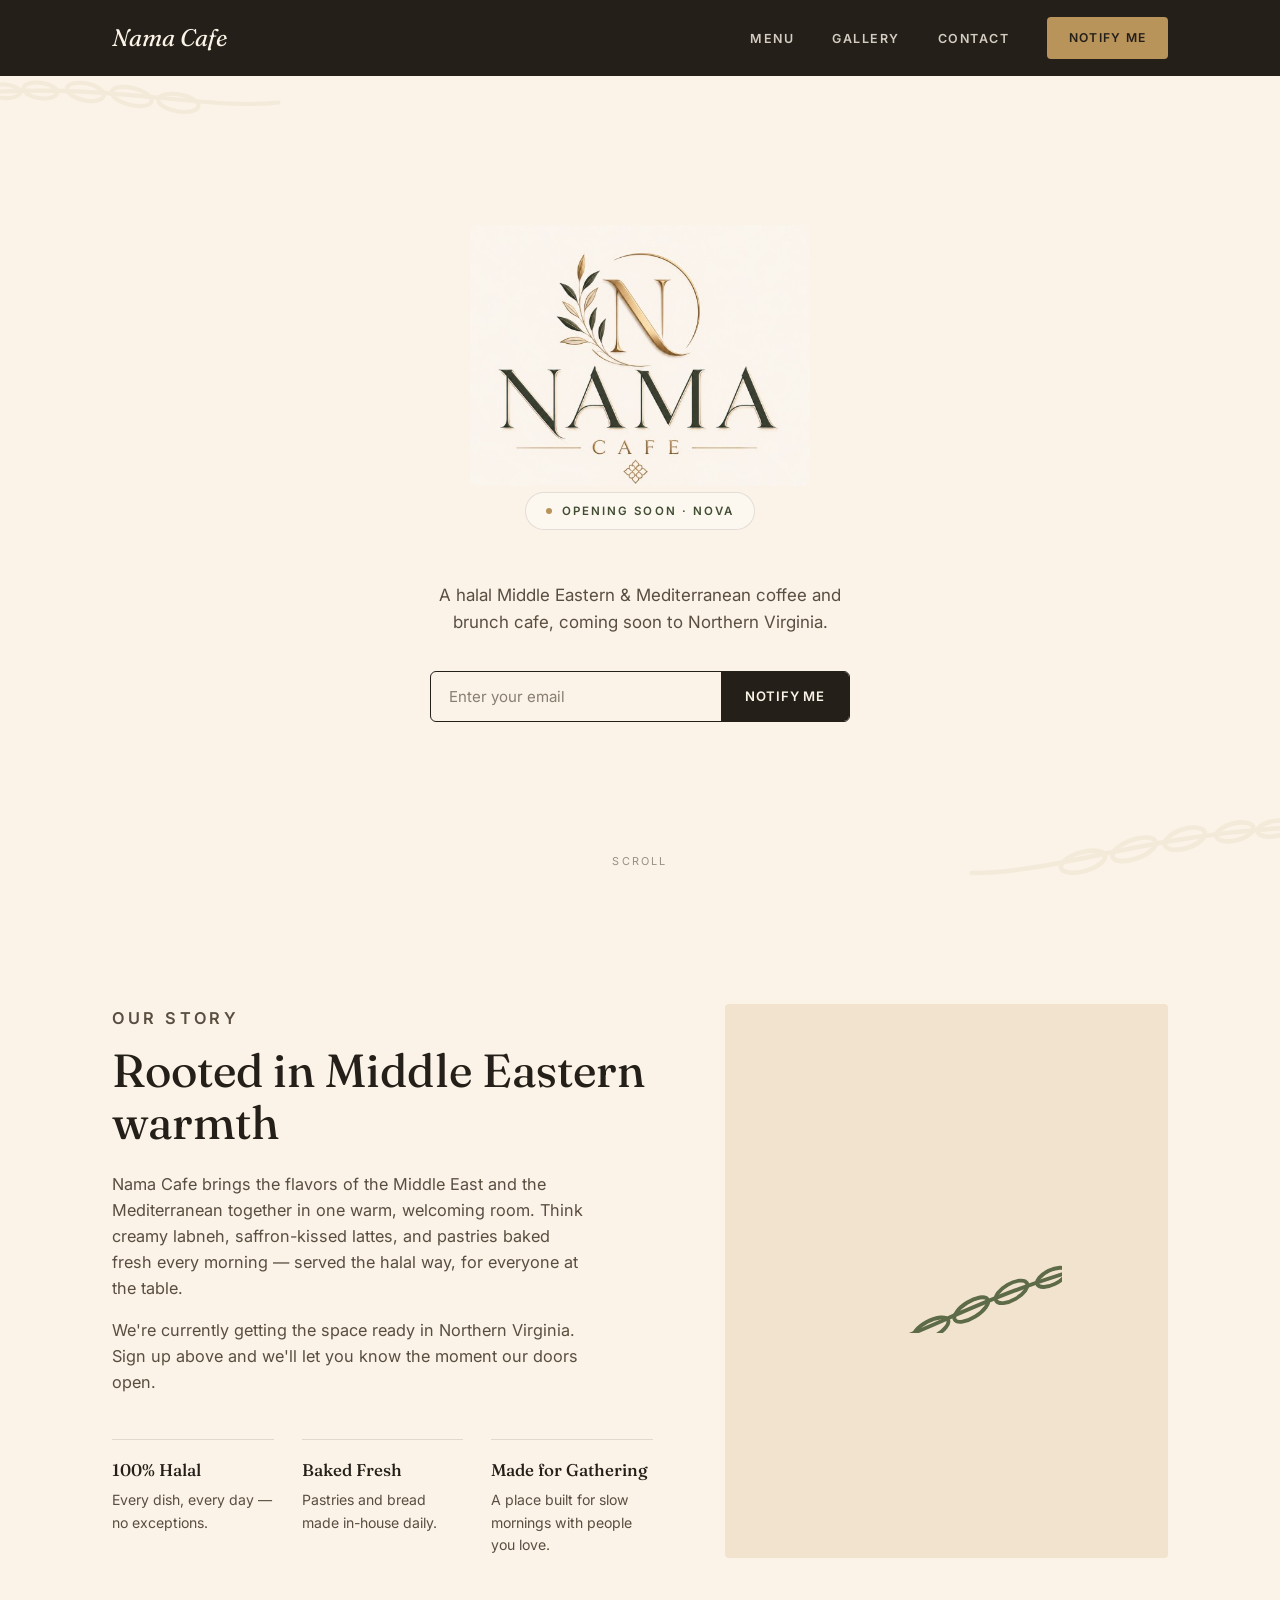
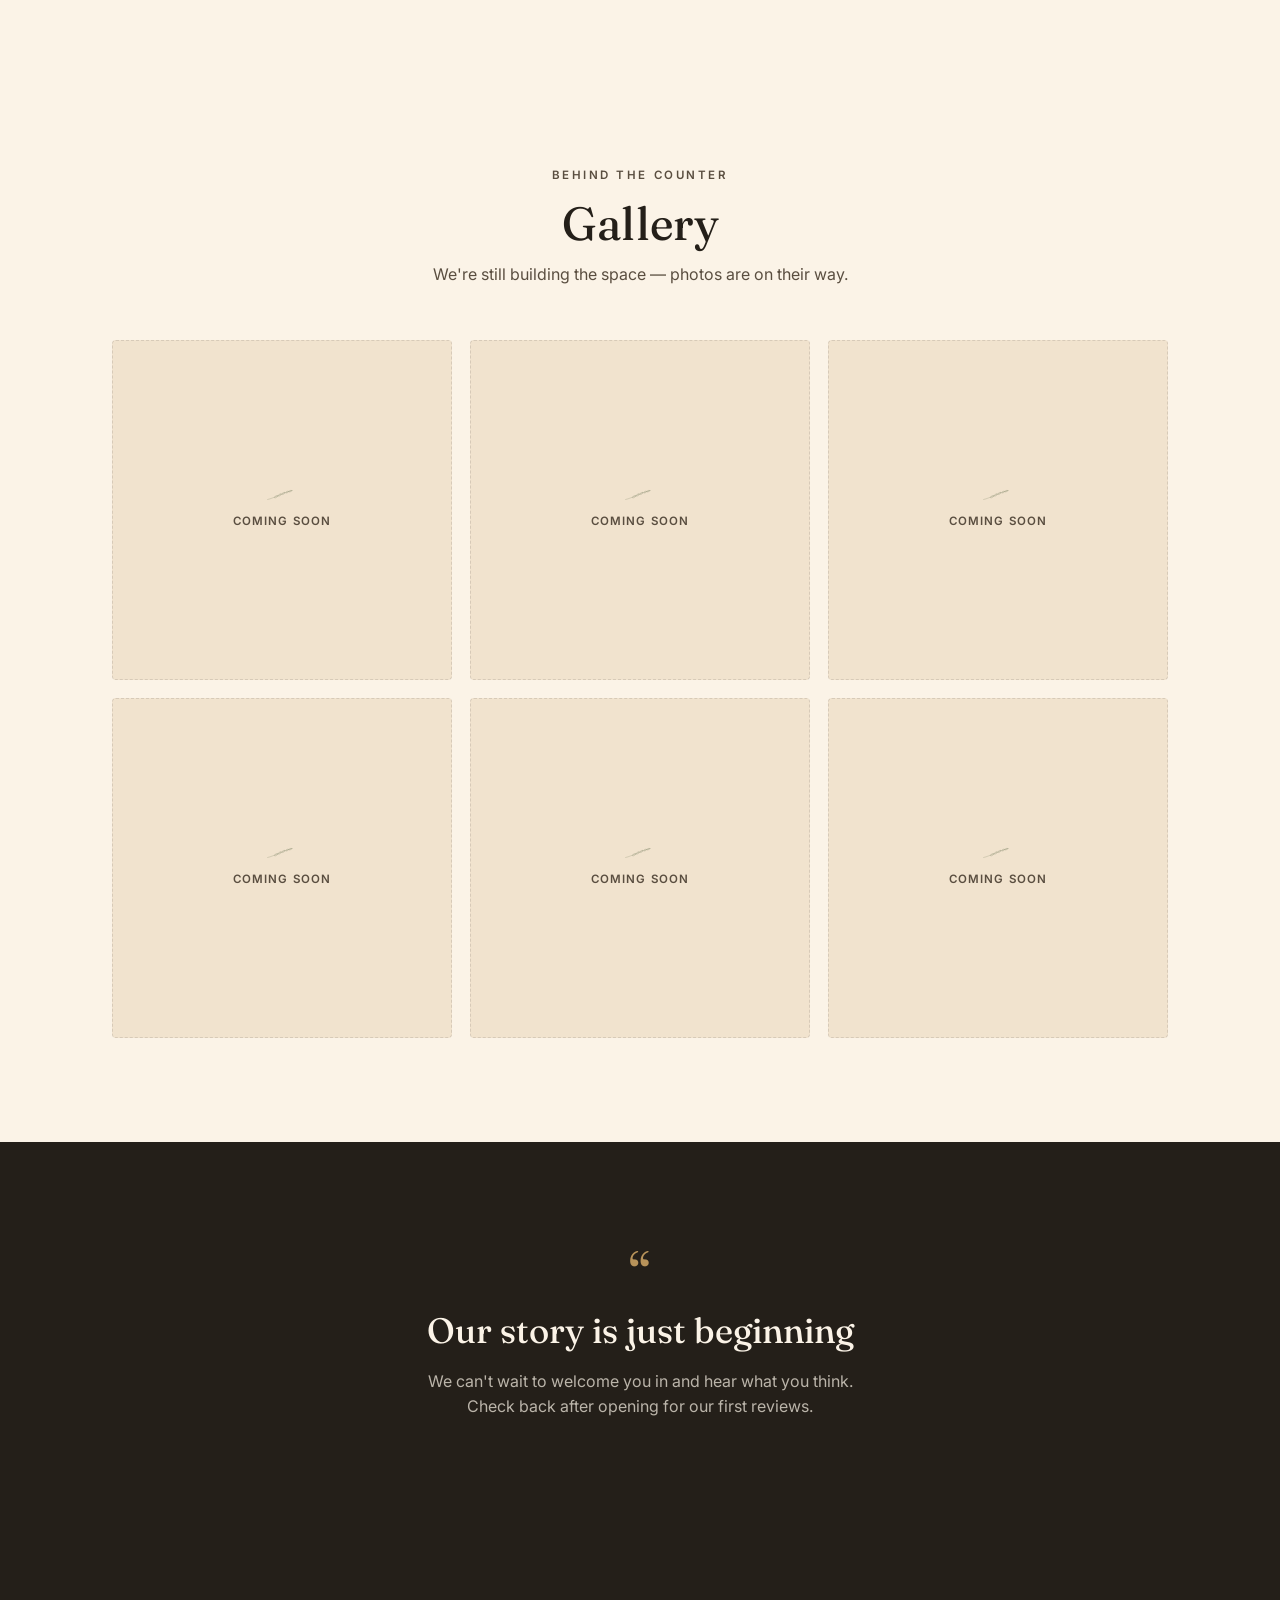
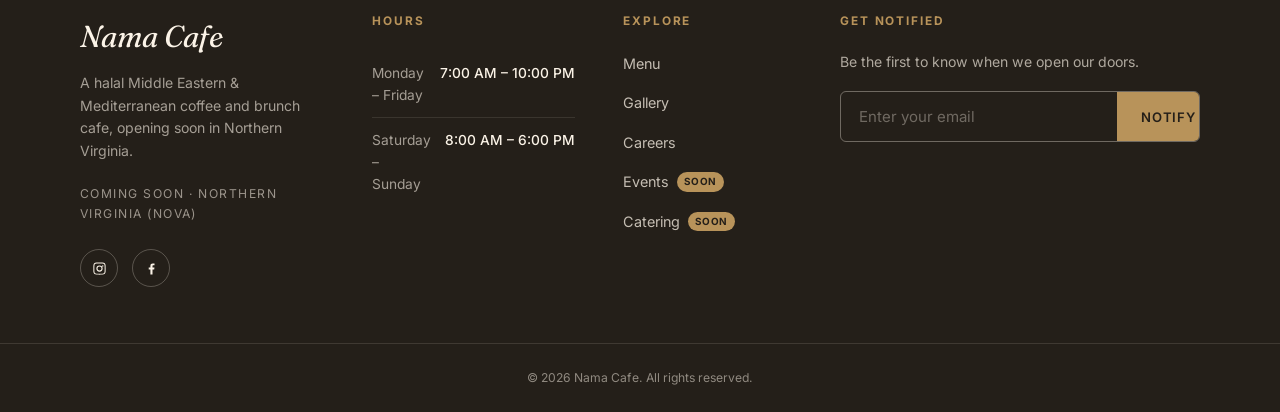
==== commit 38b5490a: "Update hero logo" ====
--- a/index.html
+++ b/index.html
@@ -45,7 +45,7 @@
   </svg>
 
   <div class="hero-inner">
-    <img class="hero-logo" src="[data-uri]" alt="Nama Cafe — Good food. Good coffee. Great moments.">
+    <img class="hero-logo" src="images/gallery/logo.jpg" alt="Nama Cafe — Good food. Good coffee. Great moments.">
 
     <div class="badge"><span class="dot"></span> Opening Soon &middot; NOVA</div>
 
--- a/style.css
+++ b/style.css
@@ -227,7 +227,7 @@
   }
 
   .hero-logo{
-    width:min(84vw, 460px);
+    width:min(62vw, 340px);
     margin-bottom:6px;
   }
 
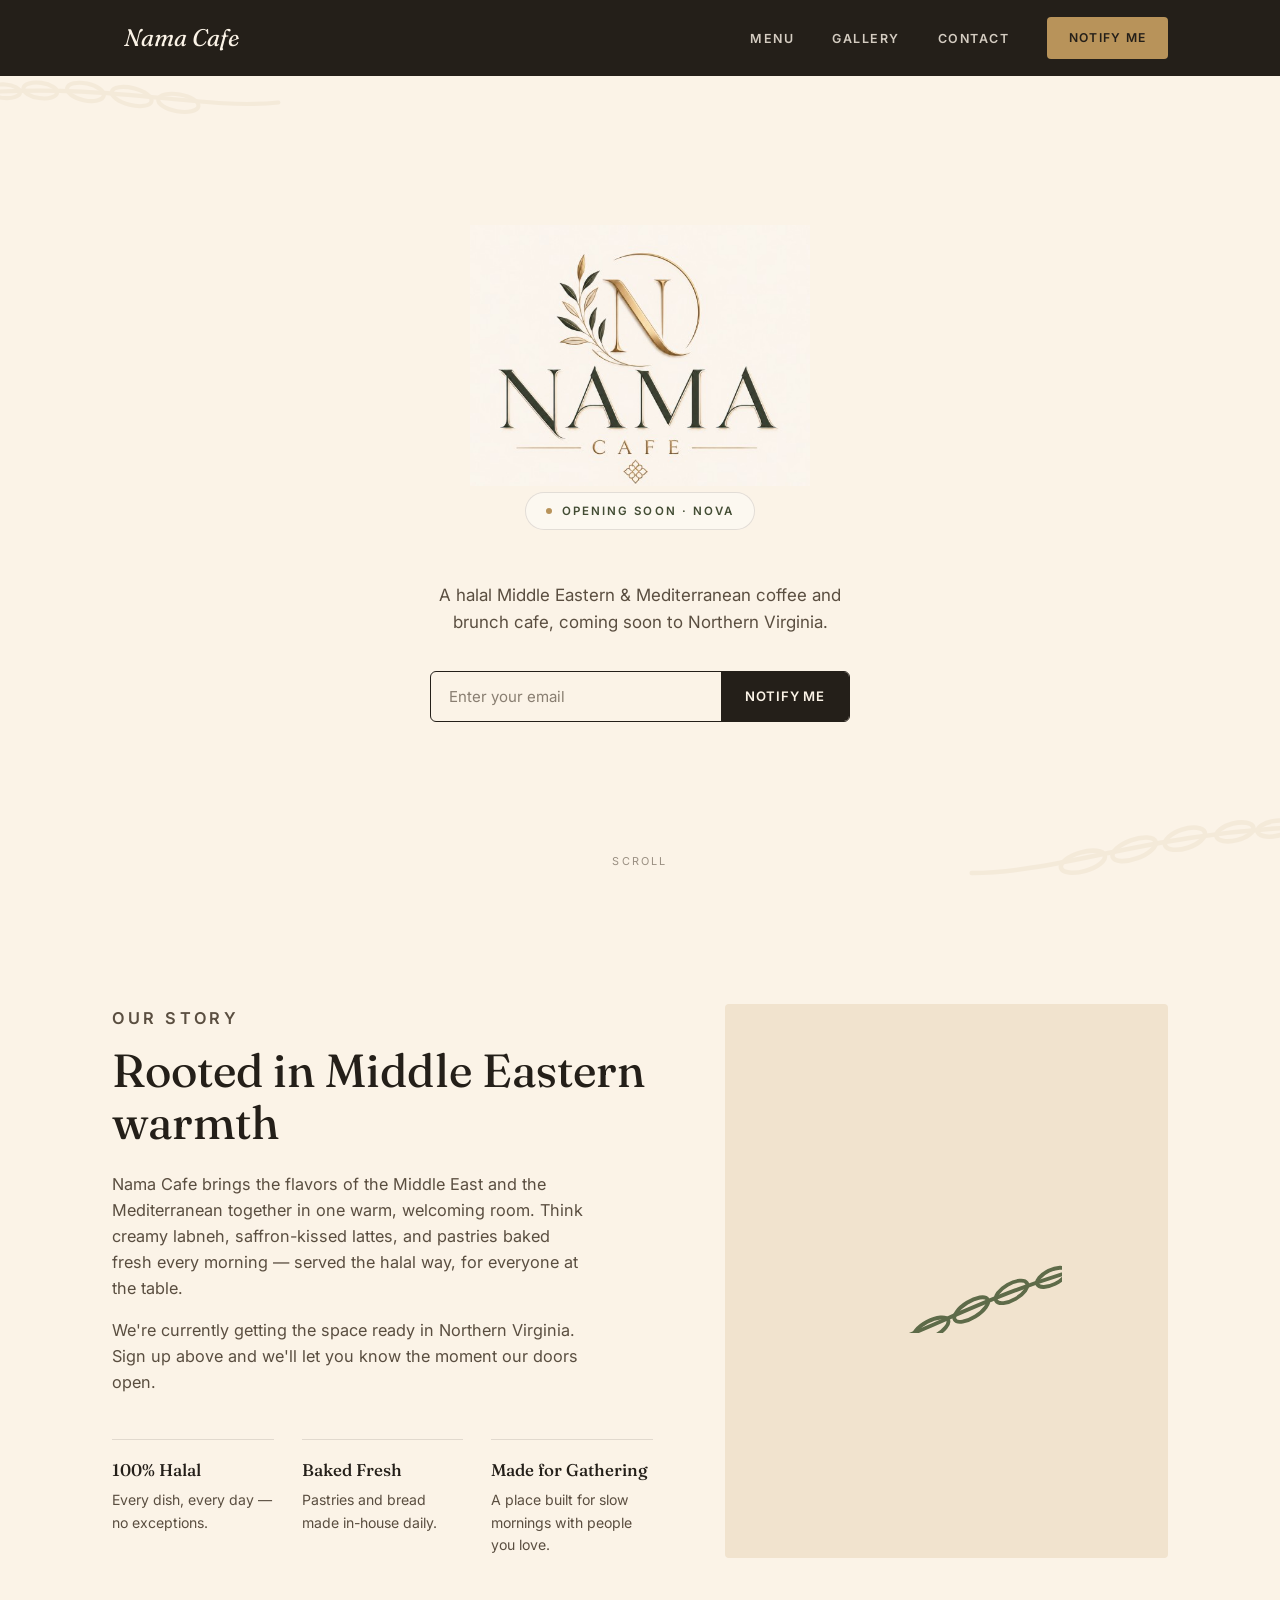
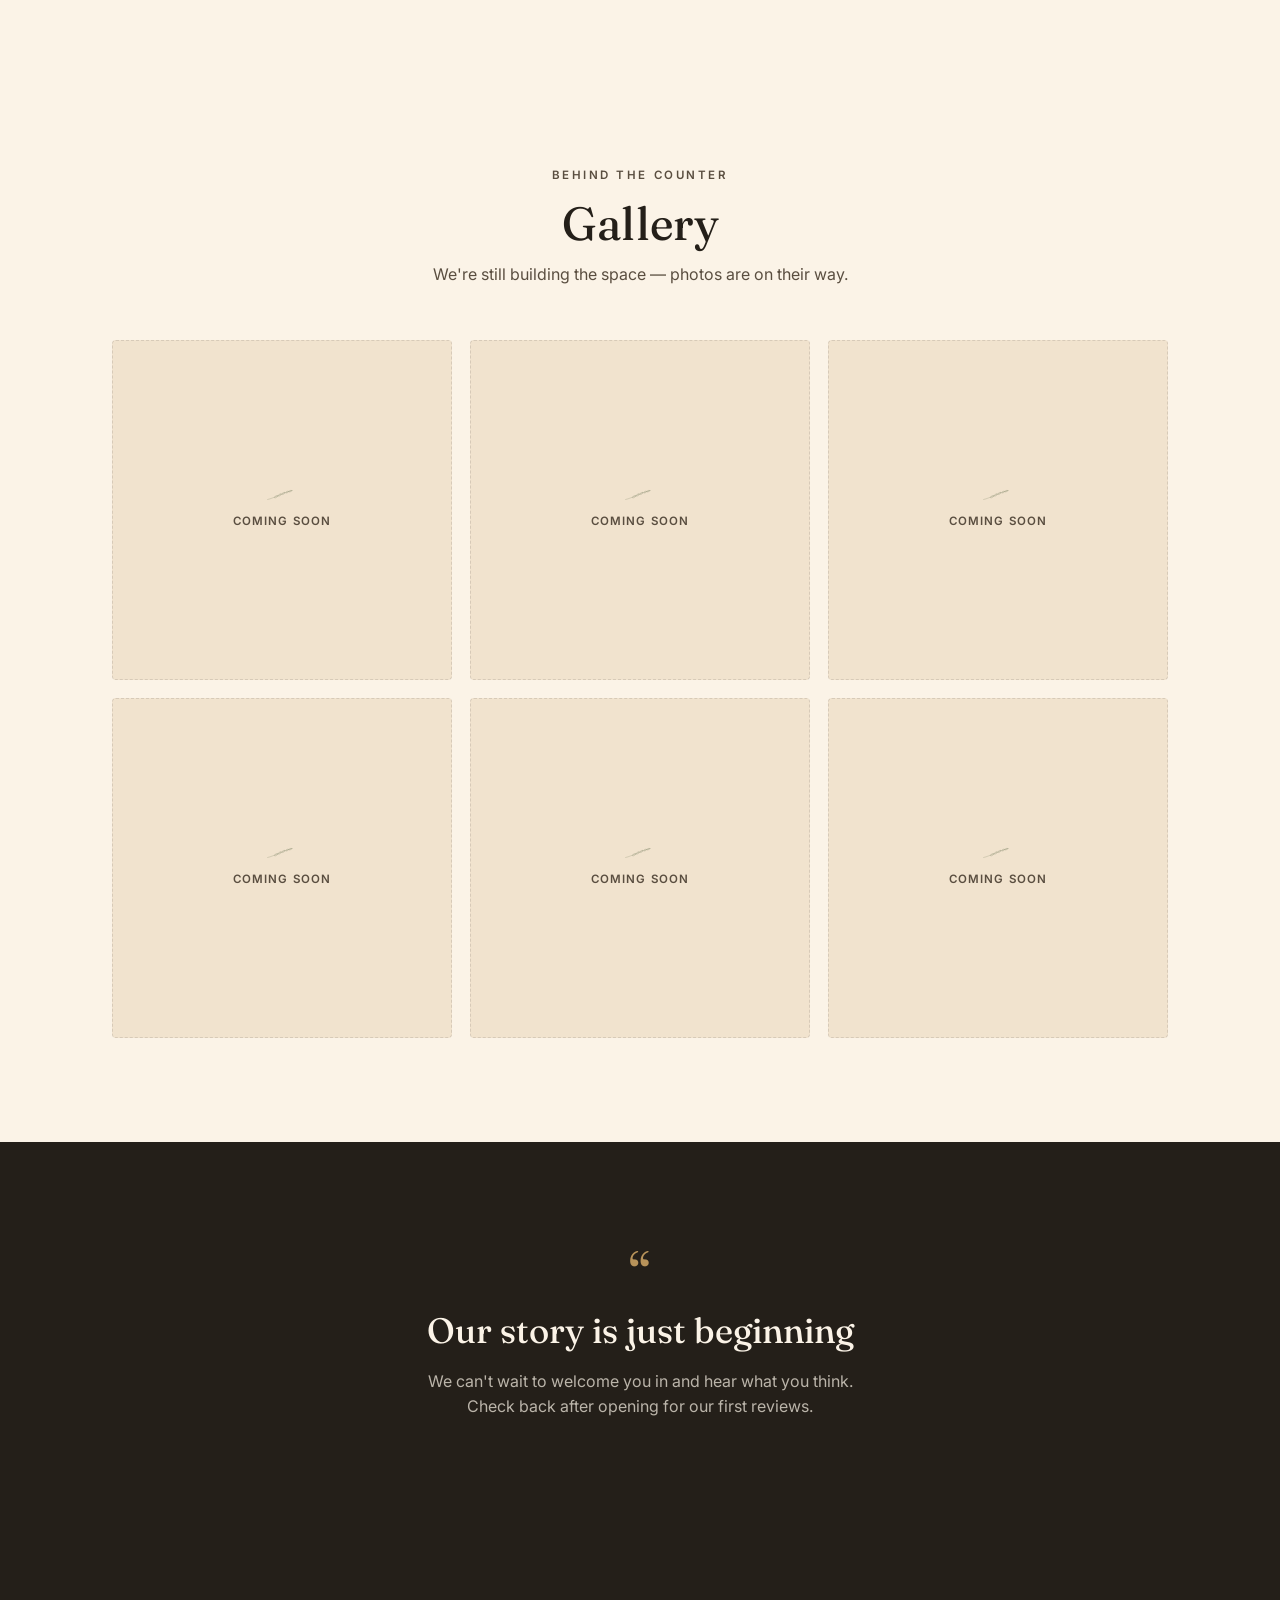
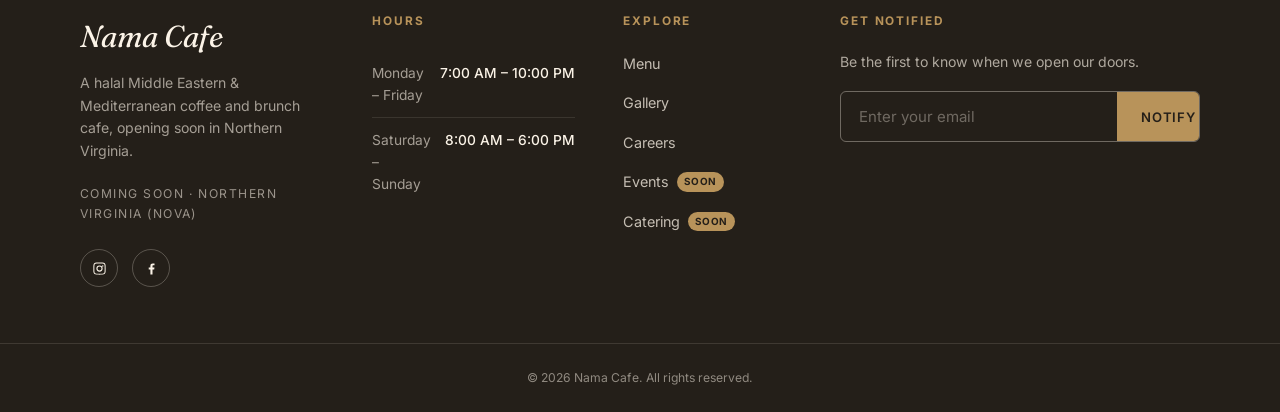
==== commit f2dbd81f: "Add favicon and header logo icon" ====
--- a/index.html
+++ b/index.html
@@ -4,6 +4,8 @@
 <meta charset="UTF-8">
 <meta name="viewport" content="width=device-width, initial-scale=1.0">
 <title>Nama Cafe | Halal Middle Eastern &amp; Mediterranean Cafe — Coming Soon to NOVA</title>
+<link rel="icon" type="image/png" href="images/favicon.png">
+<link rel="apple-touch-icon" href="images/apple-touch-icon.png">
 <meta name="description" content="Nama Cafe is a halal Middle Eastern and Mediterranean coffee &amp; brunch cafe, opening soon in Northern Virginia. Good food. Good coffee. Great moments.">
 <link rel="preconnect" href="https://fonts.googleapis.com">
 <link rel="preconnect" href="https://fonts.gstatic.com" crossorigin>
@@ -15,7 +17,7 @@
 <!-- ================= HEADER ================= -->
 <header class="site-header">
   <div class="container header-inner">
-    <a href="#" class="header-logo">Nama Cafe</a>
+    <a href="#" class="header-logo"><img src="images/gallery/logo-icon.jpg" alt="" class="header-logo-icon">Nama Cafe</a>
     <div class="header-right">
       <ul class="nav-links">
         <li><a href="menu.html">Menu</a></li>
--- a/style.css
+++ b/style.css
@@ -90,6 +90,15 @@
     color:var(--cream);
     text-decoration:none;
     white-space:nowrap;
+    display:inline-flex;
+    align-items:center;
+    gap:12px;
+  }
+  .header-logo-icon{
+    height:46px;
+    width:auto;
+    border-radius:3px;
+    flex-shrink:0;
   }
   .nav-links{
     display:flex;
@@ -177,6 +186,7 @@
     .mobile-menu-toggle{display:flex;}
     .header-inner{height:66px;}
     .header-logo{font-size:1.25rem;}
+    .header-logo-icon{height:36px;}
     .hero{min-height:calc(100vh - 66px);}
   }
 
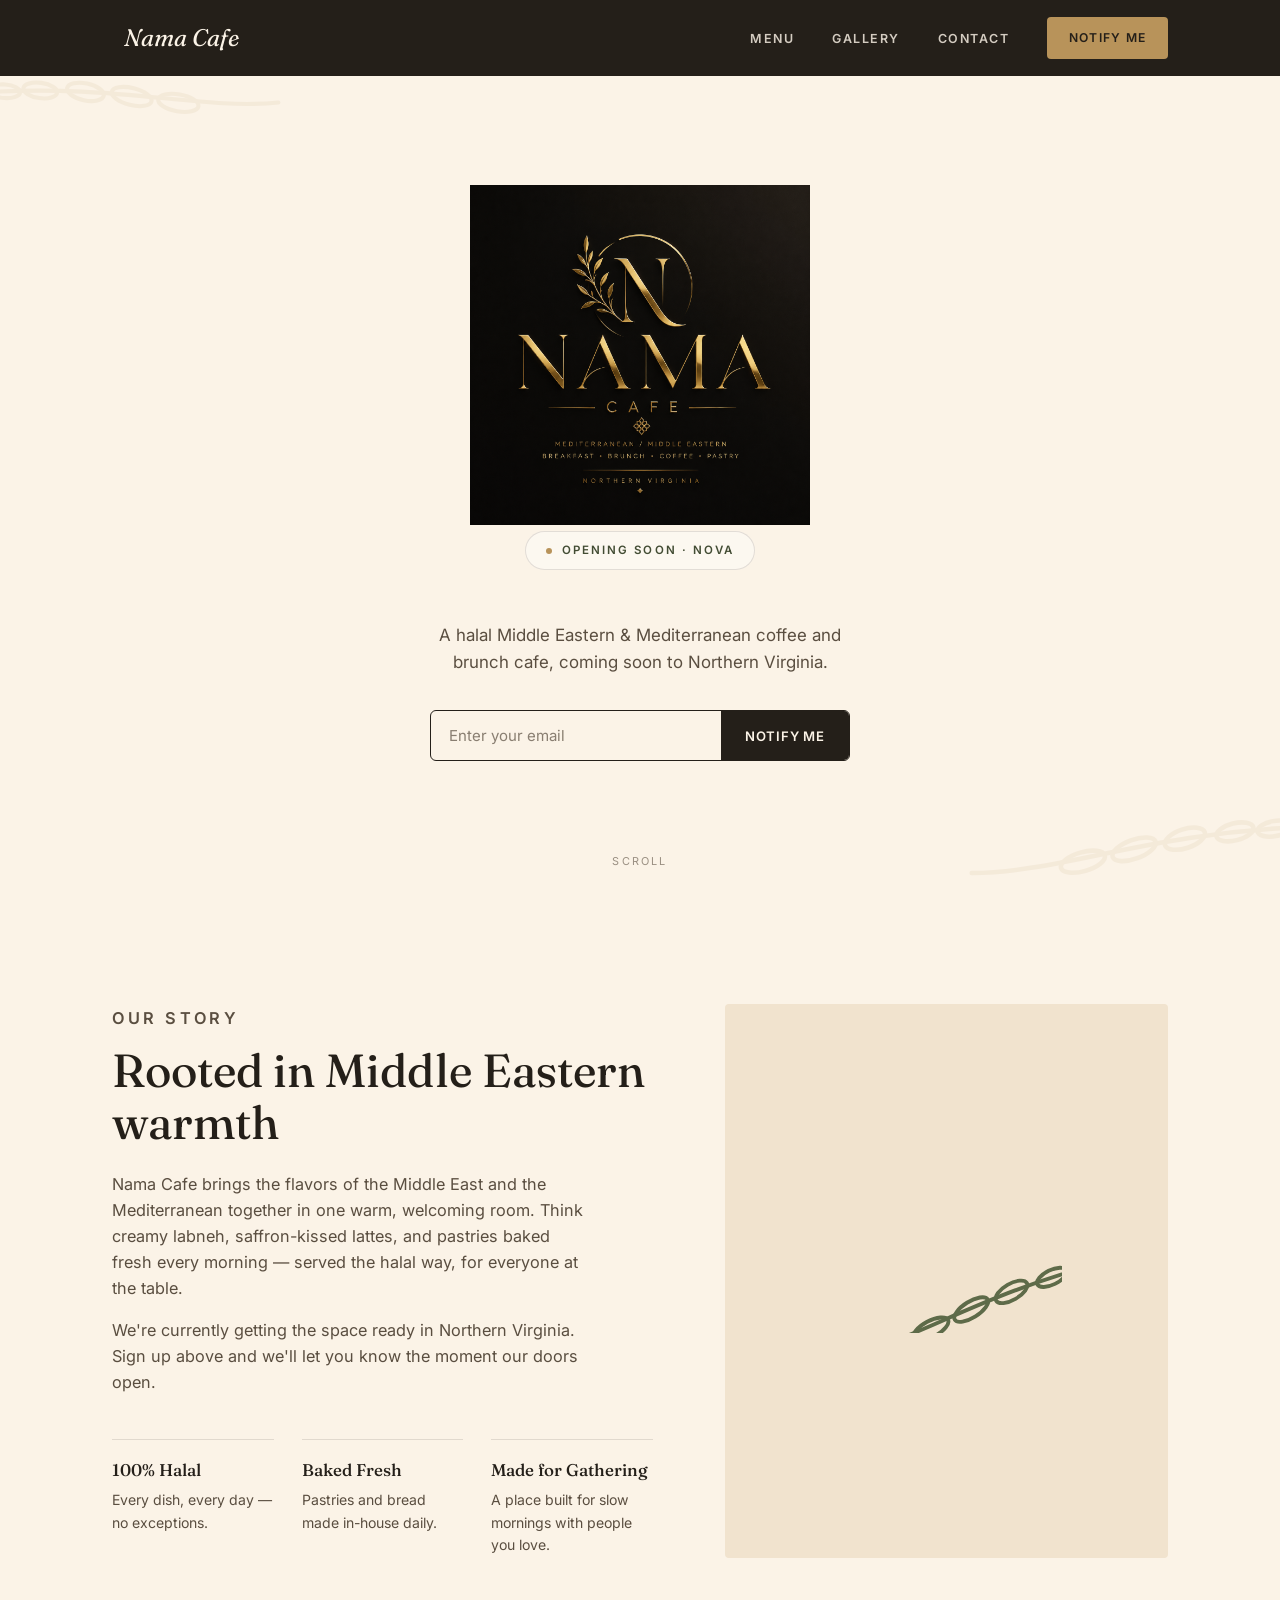
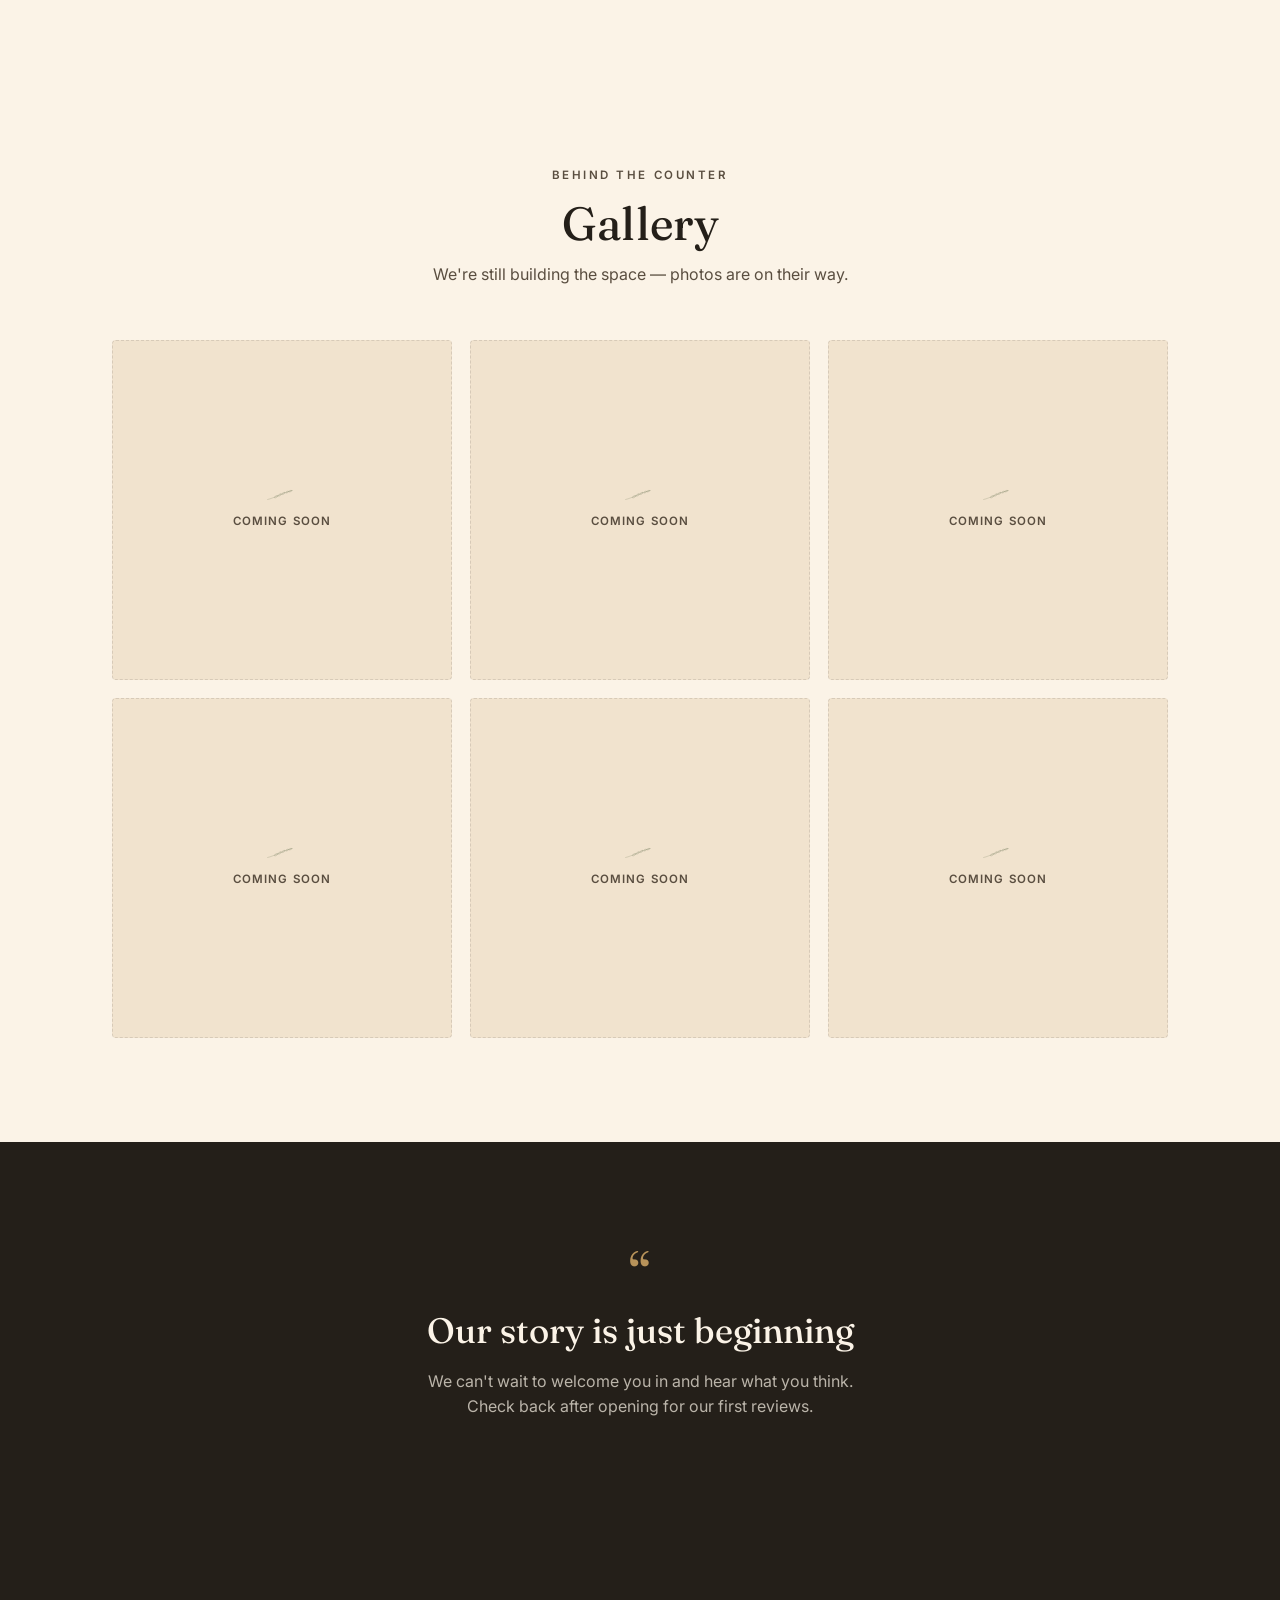
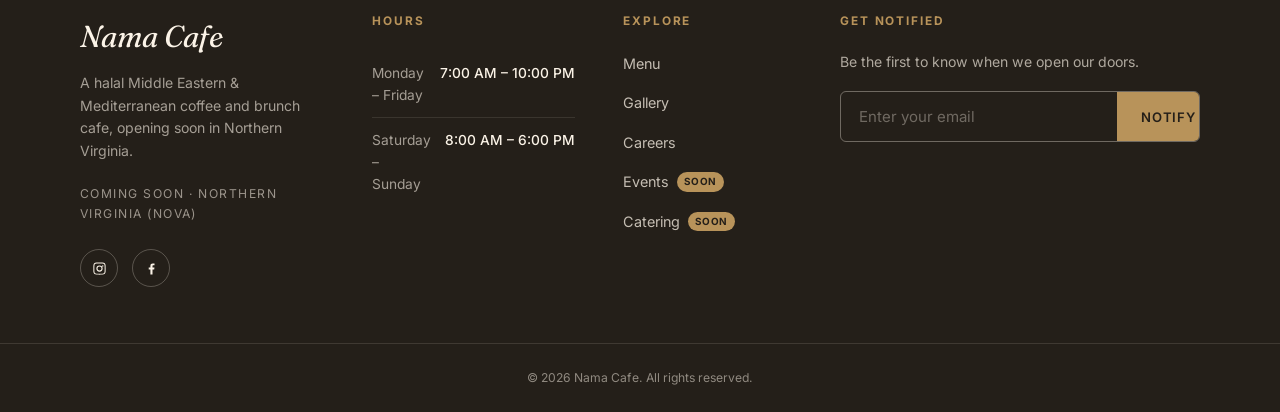
==== commit a0f6dc63: "Switch hero logo to logo.png" ====
--- a/index.html
+++ b/index.html
@@ -47,7 +47,7 @@
   </svg>
 
   <div class="hero-inner">
-    <img class="hero-logo" src="images/gallery/logo.jpg" alt="Nama Cafe — Good food. Good coffee. Great moments.">
+    <img class="hero-logo" src="images/gallery/logo.png" alt="Nama Cafe — Good food. Good coffee. Great moments.">
 
     <div class="badge"><span class="dot"></span> Opening Soon &middot; NOVA</div>
 
